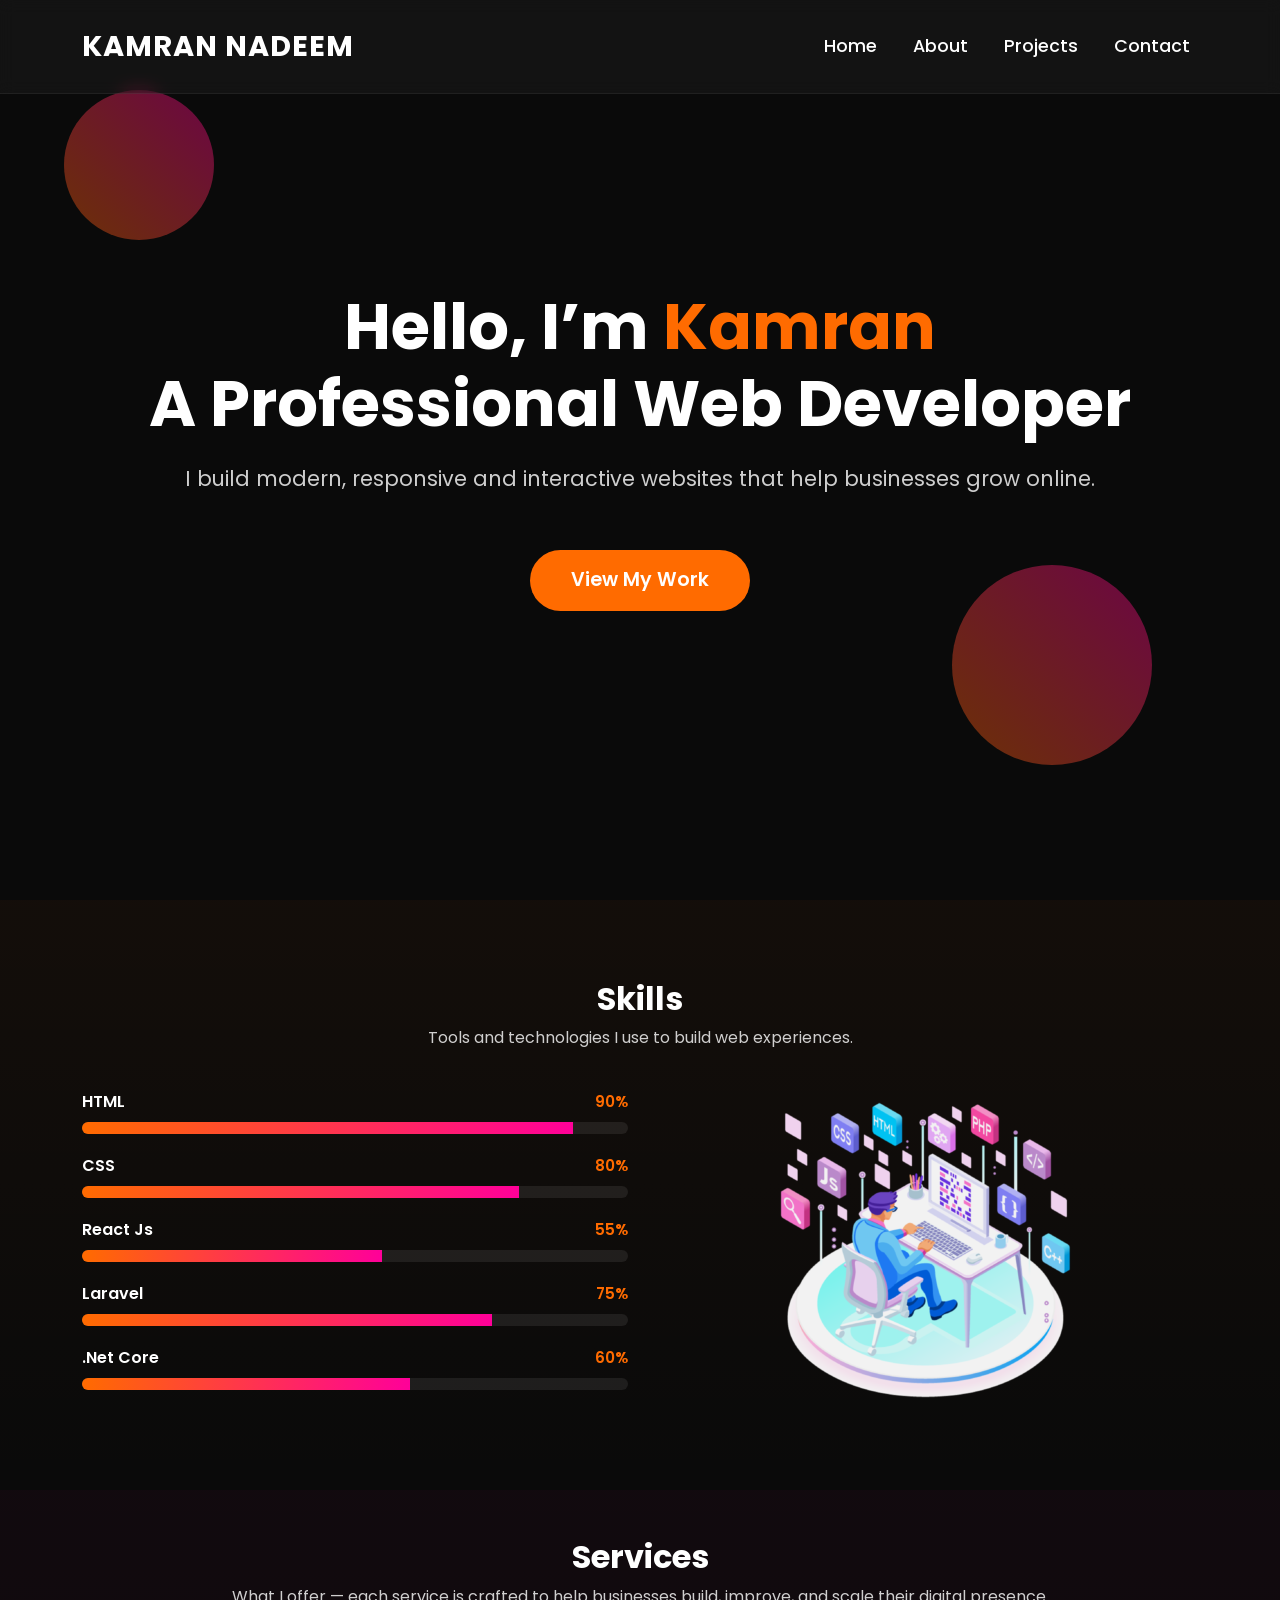
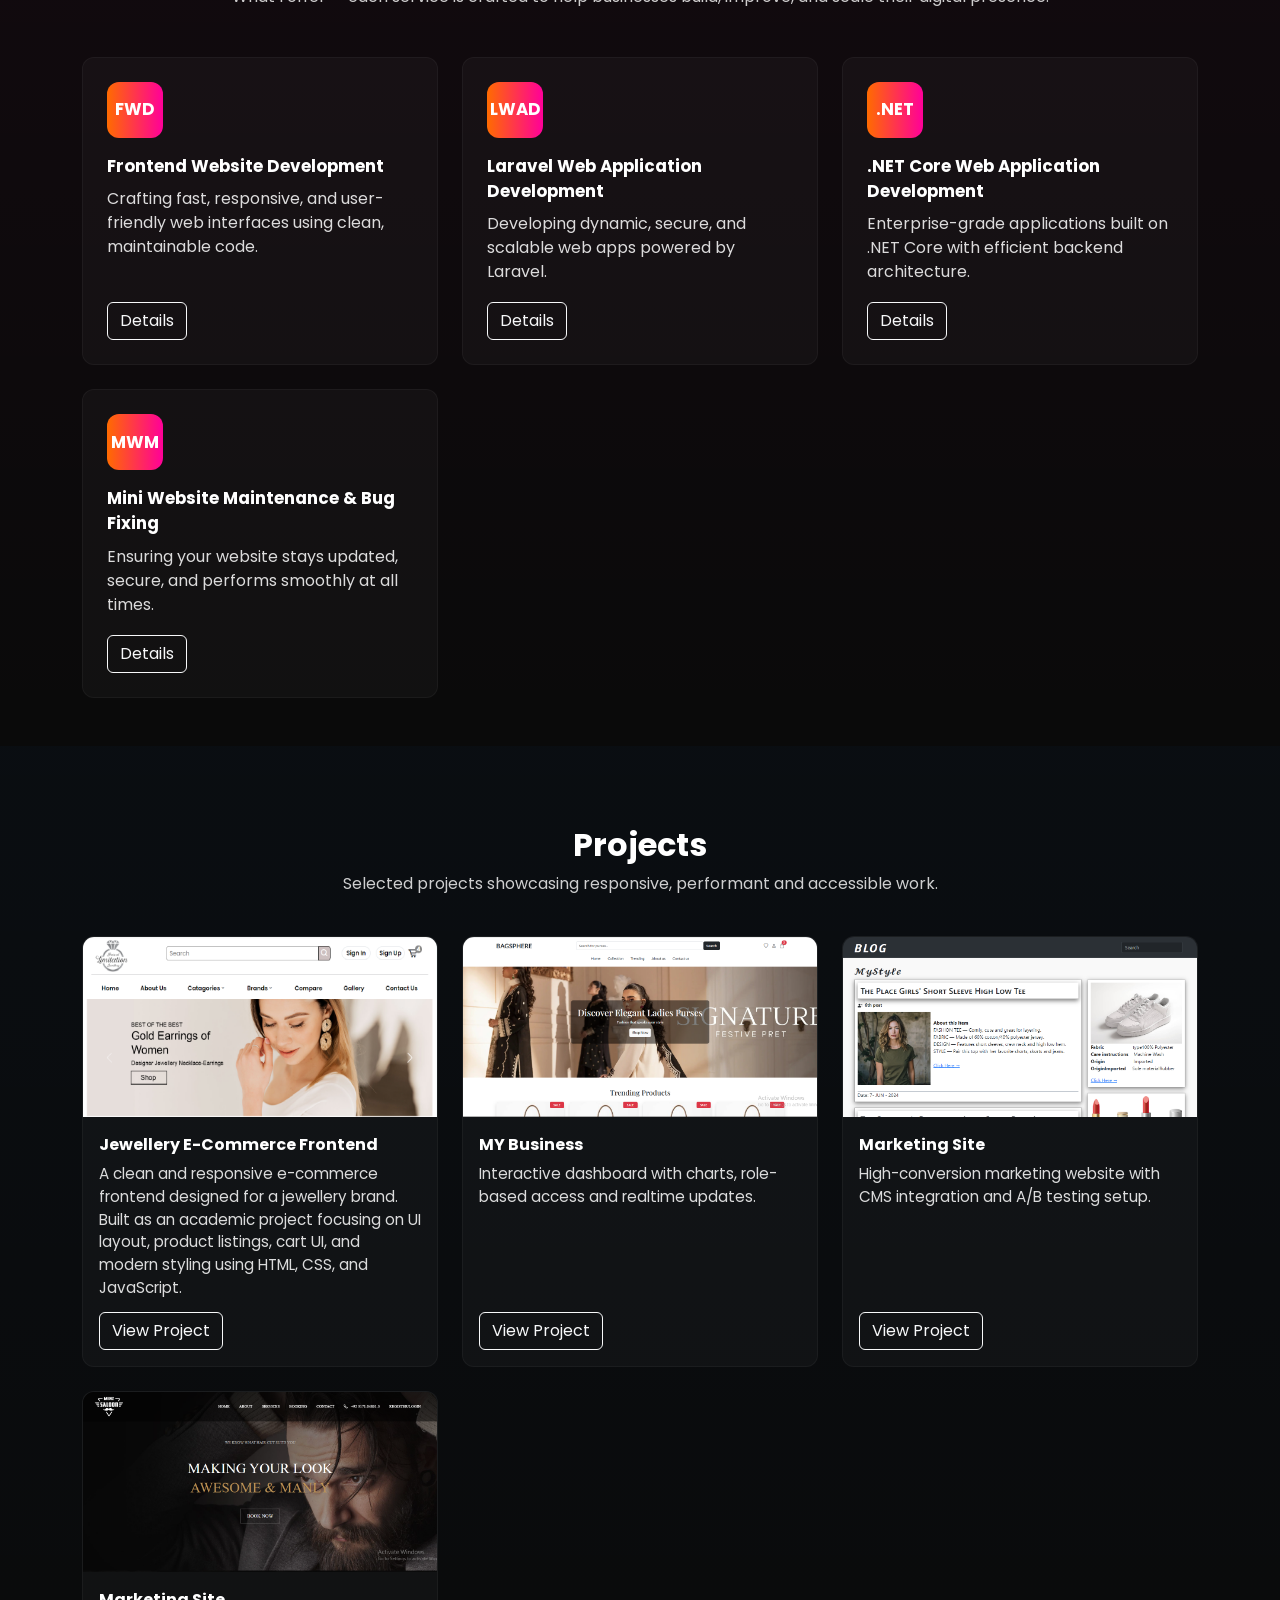
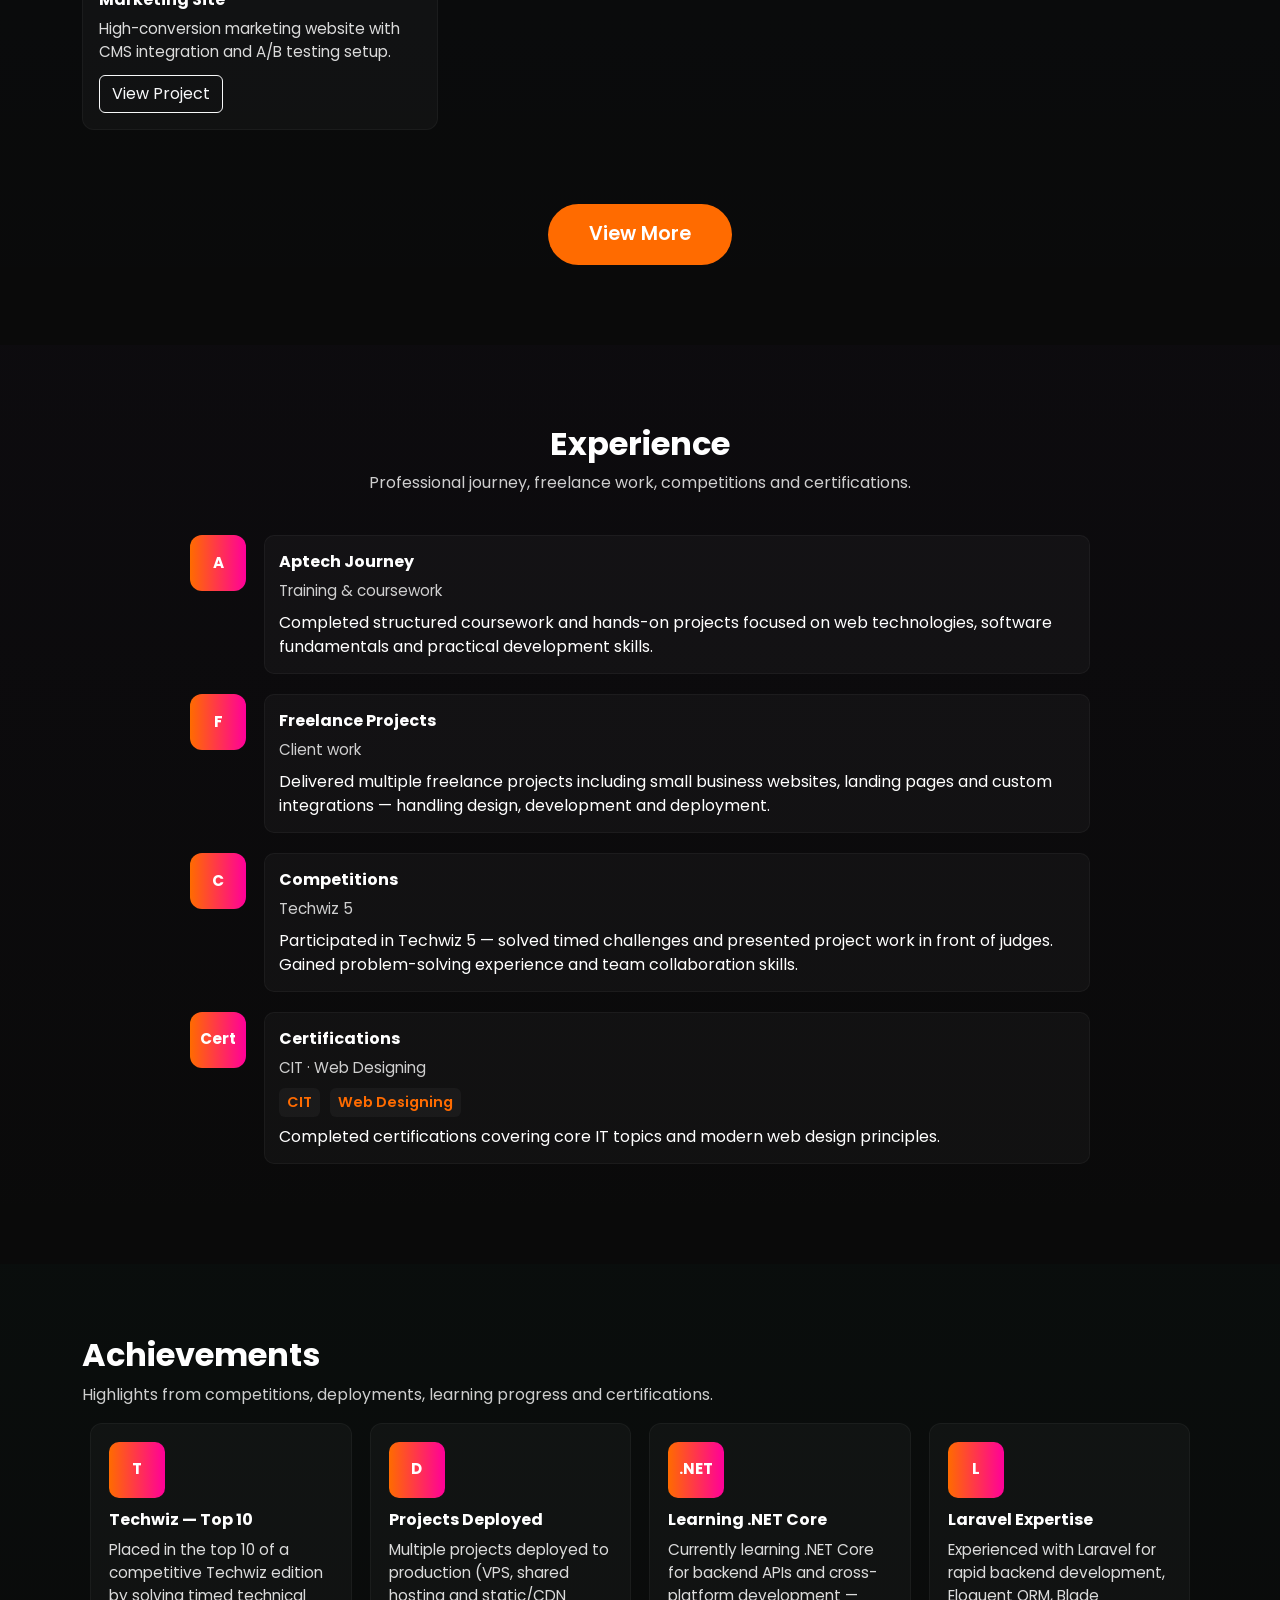
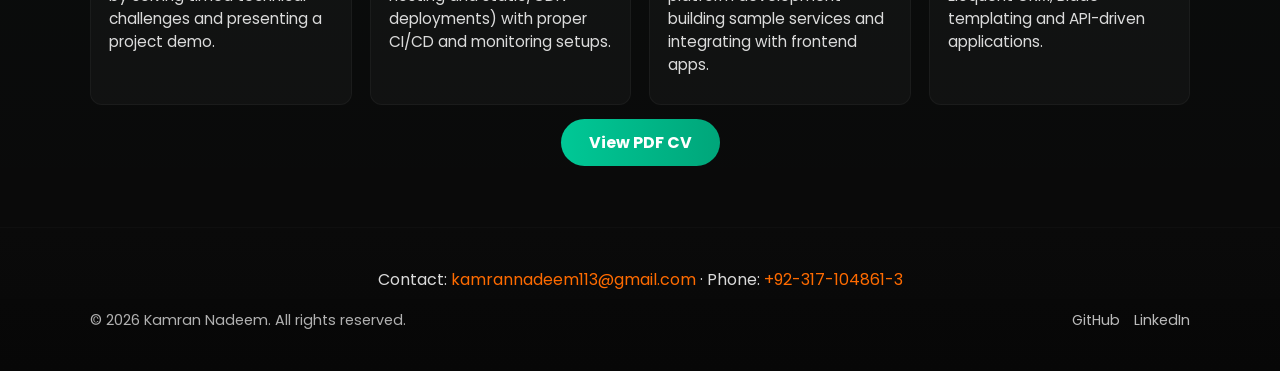
==== index.html @ dd2af3f3 "Initial commit" ====
<!DOCTYPE html>
<html lang="en">
<head>
    <meta charset="UTF-8" />
    <meta name="viewport" content="width=device-width, initial-scale=1.0" />
    <title>Portfolio - Main Page</title>

    <!-- Bootstrap CSS -->
    <link href="https://cdn.jsdelivr.net/npm/bootstrap@5.3.3/dist/css/bootstrap.min.css" rel="stylesheet" />

    <!-- Google Fonts -->
    <link href="https://fonts.googleapis.com/css2?family=Poppins:wght@300;400;600;700&display=swap" rel="stylesheet" />
    
    <!-- Custom CSS -->
    <link rel="stylesheet" href="style.css" />
</head>
<body>

    <!-- Navbar (loaded from partial) -->
    <div id="site-header" aria-hidden="false"></div>

    <script>
        // Load header partial and inject into page
        (function loadHeader() {
            fetch('partials/header.html')
                .then(function (res) { return res.ok ? res.text() : Promise.reject('Header not found'); })
                .then(function (html) {
                    document.getElementById('site-header').innerHTML = html;
                })
                .catch(function (err) {
                    console.warn('Failed to load header partial:', err);
                });
        })();
    </script>

    <!-- Hero Section -->
    <section class="hero" id="hero">
        <div class="floating-shape shape1"></div>
        <div class="floating-shape shape2"></div>

        <div>
            <h1>Hello, I’m <span style="color:#ff6b00;">Kamran</span><br>A Professional Web Developer</h1>
            <p>I build modern, responsive and interactive websites that help businesses grow online.</p>
            <a href="about.html" class="btn btn-custom" style=" position: relative;">View My Work</a>
        </div>
    </section>

     <!-- Skills Section -->
    <section id="skills" class="skills-section">
        <div class="container">
            <div class="section-title">
                <h2 style="font-weight:700; font-size:2rem;">Skills</h2>
                <p style="opacity:0.8; margin-top:8px;">Tools and technologies I use to build web experiences.</p>
            </div>

            <div class="row align-items-center">
                <div class="col-lg-6">
                    <div class="skill">
                        <div class="skill-name">
                            <span>HTML</span>
                            <span class="skill-percent">90%</span>
                        </div>
                        <div class="progress">
                            <div class="progress-bar" role="progressbar" data-percent="90" aria-valuenow="90" aria-valuemin="0" aria-valuemax="100"></div>
                        </div>
                    </div>

                    <div class="skill">
                        <div class="skill-name">
                            <span>CSS</span>
                            <span class="skill-percent">80%</span>
                        </div>
                        <div class="progress">
                            <div class="progress-bar" role="progressbar" data-percent="80"></div>
                        </div>
                    </div>

                    <div class="skill">
                        <div class="skill-name">
                            <span>React Js</span>
                            <span class="skill-percent">55%</span>
                        </div>
                        <div class="progress">
                            <div class="progress-bar" role="progressbar" data-percent="55"></div>
                        </div>
                    </div>

                    <div class="skill">
                        <div class="skill-name">
                            <span>Laravel</span>
                            <span class="skill-percent">75%</span>
                        </div>
                        <div class="progress">
                            <div class="progress-bar" role="progressbar" data-percent="75"></div>
                        </div>
                    </div>

                     <div class="skill">
                        <div class="skill-name">
                            <span>.Net Core</span>
                            <span class="skill-percent">60%</span>
                        </div>
                        <div class="progress">
                            <div class="progress-bar" role="progressbar" data-percent="60"></div>
                        </div>
                    </div>
                </div>

                <div class="col-lg-6 text-center">
                    <!-- Optional: add an illustrative image, badge set, or short bio -->
                    <img src="assets/How-to-become-a-Full-Stack-Web-Developer--451x300.png" alt="Skills illustration" class="img-fluid rounded" style="opacity:0.95;">
                </div>
            </div>
        </div>
    </section>

   <!-- Services Section -->
    <section id="services" class="services-section py-5">
    <div class="container">
        <div class="section-title text-center mb-5">
        <h2 style="font-weight:700; font-size:2rem;">Services</h2>
        <p style="opacity:0.8; margin-top:8px;">What I offer — each service is crafted to help businesses build, improve, and scale their digital presence.</p>
        </div>

        <div class="row g-4">

        <!-- Full Website Development -->
        <!-- <div class="col-md-6 col-lg-4">
            <div class="service-card">
            <div>
                <div class="service-icon">FWD</div>
                <div class="service-title">Full Website Development</div>
                <div class="service-desc">Complete responsive websites built from scratch with modern front-end and back-end technologies.</div>
            </div>
            <button type="button" class="btn btn-outline-light btn-service service-details"
                    data-title="Full Website Development"
                    data-desc="End-to-end website creation using HTML, CSS, JavaScript, Laravel, and .NET Core. Includes frontend design, backend logic, database integration, and deployment for a fully functional online presence.">
                Details
            </button>
            </div>
        </div> -->

        <!-- Frontend Web Development -->
        <div class="col-md-6 col-lg-4"> 
            <div class="service-card">
            <div>
                <div class="service-icon">FWD</div>
                <div class="service-title">Frontend Website Development</div>
                <div class="service-desc">Crafting fast, responsive, and user-friendly web interfaces using clean, maintainable code.</div>
            </div>
            <button type="button" class="btn btn-outline-light btn-service service-details"
                    data-title="Frontend Web Development"
                    data-desc="High-quality user interfaces built with HTML, CSS, Bootstrap, and JavaScript. Focused on responsiveness, interactivity, and accessibility for seamless user experiences.">
                Details
            </button>
            </div>
        </div>

        <!-- Laravel Web Application Development -->
        <div class="col-md-6 col-lg-4">
            <div class="service-card">
            <div>
                <div class="service-icon">LWAD</div>
                <div class="service-title">Laravel Web Application Development</div>
                <div class="service-desc">Developing dynamic, secure, and scalable web apps powered by Laravel.</div>
            </div>
            <button type="button" class="btn btn-outline-light btn-service service-details"
                    data-title="Laravel Web Application Development"
                    data-desc="Building modern web applications with Laravel framework, including admin panels, authentication systems, and e-commerce features.">
                Details
            </button>
            </div>
        </div>

        <!-- .NET Core Web Development -->
        <div class="col-md-6 col-lg-4">
            <div class="service-card">
            <div>
                <div class="service-icon">.NET</div>
                <div class="service-title">.NET Core Web Application Development</div>
                <div class="service-desc">Enterprise-grade applications built on .NET Core with efficient backend architecture.</div>
            </div>
            <button type="button" class="btn btn-outline-light btn-service service-details"
                    data-title=".NET Core Web Development"
                    data-desc="Creating scalable and secure web applications using ASP.NET Core MVC and SQL Server. From backend APIs to full enterprise systems, optimized for performance and reliability.">
                Details
            </button>
            </div>
        </div>

        <!-- Website Maintenance & Bug Fixing -->
        <div class="col-md-6 col-lg-4">
            <div class="service-card">
            <div>
                <div class="service-icon">MWM</div>
                <div class="service-title">Mini Website Maintenance & Bug Fixing</div>
                <div class="service-desc">Ensuring your website stays updated, secure, and performs smoothly at all times.</div>
            </div>
            <button type="button" class="btn btn-outline-light btn-service service-details"
                    data-title="Website Maintenance & Bug Fixing"
                    data-desc="From fixing broken features and optimizing speed to updating backend code, I provide reliable ongoing maintenance to keep your website running perfectly.">
                Details
            </button>
            </div>
        </div>

        </div>
    </div>
    </section>


    <!-- Projects Section -->
    <section id="projects" class="projects-section">
        <div class="container">
            <div class="section-title">
                <h2 style="font-weight:700; font-size:2rem;">Projects</h2>
                <p style="opacity:0.8; margin-top:8px;">Selected projects showcasing responsive, performant and accessible work.</p>
            </div>

            <div class="row g-4">
                <div class="col-md-6 col-lg-4">
                    <article class="project-card">
                        <img src="assets/e-commerce-1.png" alt="Jewellery E-Commerce Frontend">
                        <div class="project-content">
                            <div class="project-title">Jewellery E-Commerce Frontend</div>
                            <div class="project-desc">
                                A clean and responsive e-commerce frontend designed for a jewellery brand. 
                                Built as an academic project focusing on UI layout, product listings, cart UI, 
                                and modern styling using HTML, CSS, and JavaScript.
                            </div>

                            <a href="https://kamrannadeem467.github.io/Pascal-Imitation-Jewellery/" 
                            class="btn btn-outline-light btn-view" 
                            target="_blank">
                            View Project
                            </a>
                        </div>
                    </article>
                </div>

                <div class="col-md-6 col-lg-4">
                    <article class="project-card">
                        <img src="assets/BagStoreProject1.png" alt="Project 2">
                        <div class="project-content">
                            <div class="project-title">MY Business</div>
                            <div class="project-desc">Interactive dashboard with charts, role-based access and realtime updates.</div>
                            <a href="#" class="btn btn-outline-light btn-view" data-bs-toggle="modal" data-bs-target="#previewModal">
                            View Project
                            </a>

                        </div>
                    </article>
                </div>

                <div class="col-md-6 col-lg-4">
                    <article class="project-card">
                        <img src="assets/Blog-1.png" alt="Project 3">
                        <div class="project-content">
                            <div class="project-title">Marketing Site</div>
                            <div class="project-desc">High-conversion marketing website with CMS integration and A/B testing setup.</div>
                            <a href="#" class="btn btn-outline-light btn-view">View Project</a>
                        </div>
                    </article>
                </div>

                <div class="col-md-6 col-lg-4">
                    <article class="project-card">
                        <img src="assets/Men-Saloon-Project.png" alt="Project 3">
                        <div class="project-content">
                            <div class="project-title">Marketing Site</div>
                            <div class="project-desc">High-conversion marketing website with CMS integration and A/B testing setup.</div>
                            <a href="#" class="btn btn-outline-light btn-view">View Project</a>
                        </div>
                    </article>
                </div>
            </div>

            <div class="center-view-more">
                <a href="/projects.html" class="btn btn-custom">View More</a>
            </div>
        </div>
    </section>

    <!-- Experience Section -->
    <section id="experience" class="experience-section">
        <div class="container">
            <div class="section-title">
                <h2 style="font-weight:700; font-size:2rem;">Experience</h2>
                <p style="opacity:0.8; margin-top:8px;">Professional journey, freelance work, competitions and certifications.</p>
            </div>

            <ul class="timeline">
                <li class="timeline-item">
                    <div class="timeline-icon">A</div>
                    <div class="timeline-content">
                        <div class="timeline-title">Aptech Journey</div>
                        <div class="timeline-meta">Training & coursework</div>
                        <div>Completed structured coursework and hands-on projects focused on web technologies, software fundamentals and practical development skills.</div>
                    </div>
                </li>

                <li class="timeline-item">
                    <div class="timeline-icon">F</div>
                    <div class="timeline-content">
                        <div class="timeline-title">Freelance Projects</div>
                        <div class="timeline-meta">Client work</div>
                        <div>Delivered multiple freelance projects including small business websites, landing pages and custom integrations — handling design, development and deployment.</div>
                    </div>
                </li>

                <li class="timeline-item">
                    <div class="timeline-icon">C</div>
                    <div class="timeline-content">
                        <div class="timeline-title">Competitions</div>
                        <div class="timeline-meta">Techwiz 5</div>
                        <div>Participated in Techwiz 5 — solved timed challenges and presented project work in front of judges. Gained problem-solving experience and team collaboration skills.</div>
                    </div>
                </li>

                <li class="timeline-item">
                    <div class="timeline-icon">Cert</div>
                    <div class="timeline-content">
                        <div class="timeline-title">Certifications</div>
                        <div class="timeline-meta">CIT · Web Designing</div>
                        <div>
                            <span class="cert-badge">CIT</span>
                            <span class="cert-badge">Web Designing</span>
                            <div style="margin-top:8px;">Completed certifications covering core IT topics and modern web design principles.</div>
                        </div>
                    </div>
                </li>
            </ul>
        </div>
    </section>

    <!-- Achievements Section -->
    <section id="achievements" class="achievements-section">
        <div class="container">
            <div class="section-title">
                <h2 style="font-weight:700; font-size:2rem;">Achievements</h2>
                <p style="opacity:0.8; margin-top:8px;">Highlights from competitions, deployments, learning progress and certifications.</p>
            </div>

            <div class="achievements-grid" role="list">
                <div class="achievement-card" role="listitem">
                    <div class="achievement-badge">T</div>
                    <div>
                        <div class="achievement-title">Techwiz — Top 10</div>
                        <div class="achievement-desc">Placed in the top 10 of a competitive Techwiz edition by solving timed technical challenges and presenting a project demo.</div>
                    </div>
                </div>

                <div class="achievement-card" role="listitem">
                    <div class="achievement-badge">D</div>
                    <div>
                        <div class="achievement-title">Projects Deployed</div>
                        <div class="achievement-desc">Multiple projects deployed to production (VPS, shared hosting and static/CDN deployments) with proper CI/CD and monitoring setups.</div>
                    </div>
                </div>

                <div class="achievement-card" role="listitem">
                    <div class="achievement-badge">.NET</div>
                    <div>
                        <div class="achievement-title">Learning .NET Core</div>
                        <div class="achievement-desc">Currently learning .NET Core for backend APIs and cross-platform development — building sample services and integrating with frontend apps.</div>
                    </div>
                </div>

                <div class="achievement-card" role="listitem">
                    <div class="achievement-badge">L</div>
                    <div>
                        <div class="achievement-title">Laravel Expertise</div>
                        <div class="achievement-desc">Experienced with Laravel for rapid backend development, Eloquent ORM, Blade templating and API-driven applications.</div>
                    </div>
                </div>
            </div>

            <!-- <div class="achievements-footer">
                <a href="Muhammad Kamran Web App Developer.pdf" class="btn-cv" download aria-label="Download PDF CV">Download PDF CV</a>
            </div> -->
            <div class="achievements-footer">
                <a href="../assets/Muhammad_Kamran_Web_App_Developer.pdf" class="btn-cv" target="_blank" aria-label="Open PDF CV">View PDF CV</a>
            </div>

        </div>
    </section>

    <!-- Service Details Modal -->
    <div class="modal fade" id="serviceModal" tabindex="-1" aria-labelledby="serviceModalLabel" aria-hidden="true">
      <div class="modal-dialog modal-dialog-centered">
        <div class="modal-content bg-dark text-white">
          <div class="modal-header border-0">
            <h5 class="modal-title" id="serviceModalLabel">Service</h5>
            <button type="button" class="btn-close btn-close-white" data-bs-dismiss="modal" aria-label="Close"></button>
          </div>
          <div class="modal-body" id="serviceModalBody">
            <!-- Filled by script -->
          </div>
          <div class="modal-footer border-0">
            <button type="button" class="btn btn-secondary" data-bs-dismiss="modal">Close</button>
            <a href="contact.html" class="btn btn-primary">Request This Service</a>
          </div>
        </div>
      </div>
    </div>

    <!-- Footer (loaded from partial) -->
    <div id="site-footer" aria-hidden="false"></div>


    <!-- Preview not available section -->
    <div class="modal fade" id="previewModal" tabindex="-1">
    <div class="modal-dialog modal-dialog-centered">
        <div class="modal-content bg-dark text-white">
        <div class="modal-header">
            <h5 class="modal-title">Preview Not Available</h5>
            <button type="button" class="btn-close btn-close-white" data-bs-dismiss="modal"></button>
        </div>
        <div class="modal-body">
            This project is currently private and has not been deployed yet.
        </div>
        <div class="modal-footer">
            <button class="btn btn-outline-light" data-bs-dismiss="modal">Close</button>
        </div>
        </div>
    </div>
    </div>

    <script>
        // Load footer partial and inject into page, then init footer logic
        (function loadFooter() {
            fetch('partials/footer.html')
                .then(function (res) { return res.ok ? res.text() : Promise.reject('Footer not found'); })
                .then(function (html) {
                    document.getElementById('site-footer').innerHTML = html;
                    // run counters init after footer is in DOM
                    if (typeof window.initFooterCounters === 'function') {
                        window.initFooterCounters();
                    }
                })
                .catch(function (err) {
                    console.warn('Failed to load footer partial:', err);
                });
        })();
    </script>

    <!-- Scripts -->
    <script src="https://code.jquery.com/jquery-3.6.4.min.js"></script>
    <script src="https://cdn.jsdelivr.net/npm/bootstrap@5.3.3/dist/js/bootstrap.bundle.min.js"></script>

    <script>
        $(document).ready(function() {
            // Delegated smooth scroll handler (works for header loaded dynamically)
            $(document).on('click', 'a.nav-link', function(e) {
                var target = $(this).attr('href');
                if (!target || target === '#') return;
                if (target && $(target).length) {
                    e.preventDefault();
                    $('html, body').animate({ scrollTop: $(target).offset().top - 70 }, 800);
                }
            });

            // Animate skill progress bars when the section enters viewport
            var skillsAnimated = false;
            function animateSkills() {
                var $section = $('#skills');
                if (skillsAnimated) return;
                if ($section.length === 0) return;
                var windowBottom = $(window).scrollTop() + $(window).height();
                var sectionTop = $section.offset().top;
                if (windowBottom >= sectionTop + 100) {
                    $section.find('.progress-bar').each(function() {
                        var $bar = $(this);
                        var percent = $bar.data('percent') || 0;
                        $bar.css('width', percent + '%');
                    });
                    skillsAnimated = true;
                }
            }

            // Run on load and on scroll
            animateSkills();
            $(window).on('scroll resize', animateSkills);

            // Service details modal population
            $('.service-details').on('click', function () {
                var title = $(this).data('title') || 'Service';
                var desc = $(this).data('desc') || '';
                $('#serviceModalLabel').text(title);
                $('#serviceModalBody').text(desc);
                var modalEl = document.getElementById('serviceModal');
                var modal = new bootstrap.Modal(modalEl);
                modal.show();
            });
        });

        // Expose footer counters init so loader can call it after partial injection
        window.initFooterCounters = function() {
            var startYear = 2019; // adjust if needed
            var currentYear = new Date().getFullYear();
            var years = Math.max(0, currentYear - startYear);

            var projects = $('.project-card').length || 0;
            var services = $('.service-card').length || 0;
            var certs = $('.cert-badge').length || 0;

            $('#currentYear').text(currentYear);

            function animateCount($el, to, duration) {
                var from = 0;
                var start = Date.now();
                var timer = setInterval(function() {
                    var progress = Math.min(1, (Date.now() - start) / duration);
                    var value = Math.floor(progress * (to - from) + from);
                    $el.text(value);
                    if (progress === 1) clearInterval(timer);
                }, 30);
            }

            // If footer not yet in DOM these selectors will fail silently; safe to call after load
            animateCount($('#counter-years'), years, 1000);
            animateCount($('#counter-projects'), projects, 900);
            animateCount($('#counter-services'), services, 900);
            animateCount($('#counter-certs'), certs, 900);
        };
    </script>
</body>
</html>
---- style.css ----
body {
            font-family: 'Poppins', sans-serif;
            background-color: #0a0a0a;
            color: white;
            overflow-x: hidden;
        }

        /* Navbar */
        .navbar {
            padding: 20px;
        }
        .navbar-brand {
            font-size: 1.8rem;
            font-weight:700;
            letter-spacing:1px;
        }
        .nav-link {
            margin-left: 20px;
            font-weight:500;
            font-size:1.1rem;
        }

        /* Hero Section */
        .hero {
            height:100vh;
            display:flex;
            align-items:center;
            justify-content:center;
            text-align:center;
            padding:0 20px;
            position:relative;
        }

        .hero h1 {
            font-size:4rem;
            font-weight:700;
            line-height:1.2;
        }

        .hero p {
            font-size:1.3rem;
            margin-top:20px;
            opacity:0.8;
        }

        .btn-custom {
            margin-top:40px;
            padding:15px 40px;
            font-size:1.2rem;
            border-radius:50px;
            background:#ff6b00;
            color:white;
            font-weight:600;
            transition:0.4s;
        }

        .btn-custom:hover {
            background:#ff8800;
            transform:scale(1.05);
        }

        /* Floating Shapes */
        .floating-shape {
            position:absolute;
            border-radius:50%;
            background:linear-gradient(45deg, #ff6b00, #ff0099);
            opacity:0.4;
            animation:float 6s ease-in-out infinite;
        }

        .shape1 {
            width:150px;
            height:150px;
            top:10%;
            left:5%;
        }

        .shape2 {
            width:200px;
            height:200px;
            bottom:15%;
            right:10%;
        }

        @keyframes float {
            0% { transform:translateY(0px); }
            50% { transform:translateY(-30px); }
            100% { transform:translateY(0px); }
        }
        /* Skills Section */
        .skills-section {
            padding: 80px 20px;
            background: linear-gradient(180deg, rgba(255,107,0,0.04) 0%, transparent 100%);
        }

        .skills-section .section-title {
            text-align: center;
            margin-bottom: 40px;
        }

        .skill {
            margin-bottom: 20px;
        }

        .skill-name {
            display:flex;
            justify-content:space-between;
            align-items:center;
            margin-bottom:8px;
            font-weight:600;
        }

        .progress {
            height: 12px;
            background: rgba(255,255,255,0.08);
            border-radius: 8px;
            overflow: hidden;
        }

        .progress .progress-bar {
            background: linear-gradient(90deg, #ff6b00, #ff0099);
            width: 0%;
            transition: width 1200ms ease-in-out;
        }

        .skill-percent {
            font-weight:600;
            font-size:0.95rem;
            color: #ff6b00;
        }

        /* Services Section */
        .services-section {
            padding: 80px 20px;
            background: linear-gradient(180deg, rgba(255,9,153,0.03) 0%, transparent 100%);
        }

        .services-section .section-title {
            text-align: center;
            margin-bottom: 40px;
        }

        .service-card {
            background: rgba(255,255,255,0.03);
            border: 1px solid rgba(255,255,255,0.04);
            padding: 24px;
            border-radius: 12px;
            transition: transform .25s ease, box-shadow .25s ease;
            height:100%;
            display:flex;
            flex-direction:column;
            justify-content:space-between;
        }

        .service-card:hover {
            transform: translateY(-6px);
            box-shadow: 0 8px 30px rgba(0,0,0,0.5);
        }

        .service-icon {
            width:56px;
            height:56px;
            border-radius:12px;
            display:inline-flex;
            align-items:center;
            justify-content:center;
            background: linear-gradient(90deg,#ff6b00,#ff0099);
            color: white;
            font-weight:700;
            margin-bottom:16px;
            font-size:1.05rem;
        }

        .service-title {
            font-weight:700;
            margin-bottom:8px;
            font-size:1.05rem;
        }

        .service-desc {
            opacity:0.85;
            margin-bottom:18px;
            flex-grow:1;
        }

        .btn-service {
            align-self:flex-start;
        }

        /* Projects Section */
        .projects-section {
            padding: 80px 20px;
            background: linear-gradient(180deg, rgba(0,123,255,0.03) 0%, transparent 100%);
        }

        .projects-section .section-title {
            text-align: center;
            margin-bottom: 40px;
        }

        .project-card {
            background: rgba(255,255,255,0.03);
            border: 1px solid rgba(255,255,255,0.04);
            border-radius: 12px;
            overflow: hidden;
            transition: transform .25s ease, box-shadow .25s ease;
            height:100%;
            display:flex;
            flex-direction:column;
        }

        .project-card:hover {
            transform: translateY(-6px);
            box-shadow: 0 10px 30px rgba(0,0,0,0.5);
        }

        .project-card img {
            width:100%;
            height:180px;
            object-fit:cover;
            display:block;
        }

        .project-content {
            padding:16px;
            display:flex;
            flex-direction:column;
            flex-grow:1;
        }

        .project-title {
            font-weight:700;
            margin-bottom:6px;
        }

        .project-desc {
            opacity:0.85;
            margin-bottom:12px;
            font-size:0.95rem;
            flex-grow:1;
        }

        .btn-view {
            align-self:flex-start;
        }

        .center-view-more {
            text-align:center;
            margin-top:34px;
        }

        /* Experience Section */
        .experience-section {
            padding: 80px 20px;
            background: linear-gradient(180deg, rgba(102,51,153,0.03) 0%, transparent 100%);
        }

        .experience-section .section-title {
            text-align: center;
            margin-bottom: 40px;
        }

        .timeline {
            list-style: none;
            padding: 0;
            margin: 0;
            max-width: 900px;
            margin-left: auto;
            margin-right: auto;
        }

        .timeline-item {
            display: flex;
            gap: 18px;
            margin-bottom: 20px;
            align-items: flex-start;
        }

        .timeline-icon {
            min-width: 56px;
            height: 56px;
            border-radius: 12px;
            background: linear-gradient(90deg,#ff6b00,#ff0099);
            color: #fff;
            display: inline-flex;
            align-items: center;
            justify-content: center;
            font-weight: 700;
            font-size: 0.95rem;
            flex-shrink: 0;
        }

        .timeline-content {
            background: rgba(255,255,255,0.03);
            border: 1px solid rgba(255,255,255,0.04);
            padding: 14px;
            border-radius: 10px;
            flex-grow: 1;
            text-align: left; /* force left alignment for timeline items */
        }

        .timeline-title {
            font-weight:700;
            margin-bottom:6px;
        }

        .timeline-meta {
            font-size: 0.95rem;
            color: rgba(255,255,255,0.8);
            margin-bottom:8px;
        }

        .cert-badge {
            display:inline-block;
            background: rgba(255,255,255,0.04);
            color: #ff6b00;
            padding:4px 8px;
            border-radius: 6px;
            font-weight:600;
            margin-right:6px;
            font-size:0.9rem;
        }

        /* Achievements Section (updated colors + alignment) */
        .achievements-section {
            padding: 72px 20px;
            background: linear-gradient(180deg, rgba(0,200,150,0.02) 0%, transparent 100%);
        }

        .achievements-grid {
            display: grid;
            grid-template-columns: repeat(auto-fit,minmax(220px,1fr));
            gap: 18px;
            max-width: 1100px;
            margin: 0 auto;
        }

        .achievement-card {
            background: rgba(255,255,255,0.03);
            border: 1px solid rgba(255,255,255,0.04);
            padding: 18px;
            border-radius: 12px;
            gap:12px;
            align-items:center; /* vertically center icon with text */
            text-align:left;    /* ensure text is left aligned under/next to icon */
        }

        .achievement-card > div {
            /* make sure the text block is left-aligned */
            text-align: left;
            margin-bottom: 10px;
        }

        .achievement-badge {
            min-width:56px;
            height:56px;
            border-radius:10px;
            /* change badge to portfolio primary gradient so it matches site */
            background: linear-gradient(90deg,#ff6b00,#ff0099);
            color:#fff;
            display:inline-flex;
            align-items:center;
            justify-content:center;
            font-weight:700;
            font-size:0.95rem;
            flex-shrink:0;
        }

        .achievement-title {
            font-weight:700;
            margin-bottom:6px;
            text-align:left;
        }

        .achievement-desc {
            color: rgba(255,255,255,0.85);
            font-size:0.96rem;
            margin:0; /* tighter spacing so text sits neatly under title */
        }

        .achievements-footer {
            text-align:center;
            margin-top:26px;
        }

        .btn-cv {
            padding:12px 28px;
            border-radius:40px;
            background:linear-gradient(90deg,#00c896,#00a67a);
            color:white;
            font-weight:700;
            text-decoration:none;
        }

        @media (max-width: 767px) {
            .hero h1 { font-size:2.2rem; }
            .hero p { font-size:1rem; }
            .service-card { padding:18px; }
            .project-card img { height:150px; }
            .timeline-item { gap:12px; }
            .timeline-icon { min-width:48px; height:48px; }
            .achievement-badge { min-width:48px; height:48px; font-size:0.85rem; }
        }

        /* Footer Section (calculated counters + layout) */
        .footer-section {
            padding: 40px 20px;
            background: linear-gradient(180deg, rgba(10,10,10,0.9), #070707);
            border-top: 1px solid rgba(255,255,255,0.03);
            color: #cfcfcf;
        }

        .footer-container {
            max-width: 1100px;
            margin: 0 auto;
        }

        
        .footer-contact {
            text-align: center;
            margin-bottom: 18px;
            color: rgba(255,255,255,0.85);
        }

        .footer-bottom {
            display:flex;
            justify-content:space-between;
            align-items:center;
            gap:12px;
            flex-wrap:wrap;
            font-size:0.9rem;
            opacity:0.85;
        }

        .footer-social a {
            color: rgba(255,255,255,0.85);
            margin-left:10px;
            text-decoration:none;
        }

        .footer-social a:hover { color: #ff6b00; }

        @media (max-width:700px) {
            .footer-bottom { flex-direction:column; text-align:center; gap:8px; }
        }
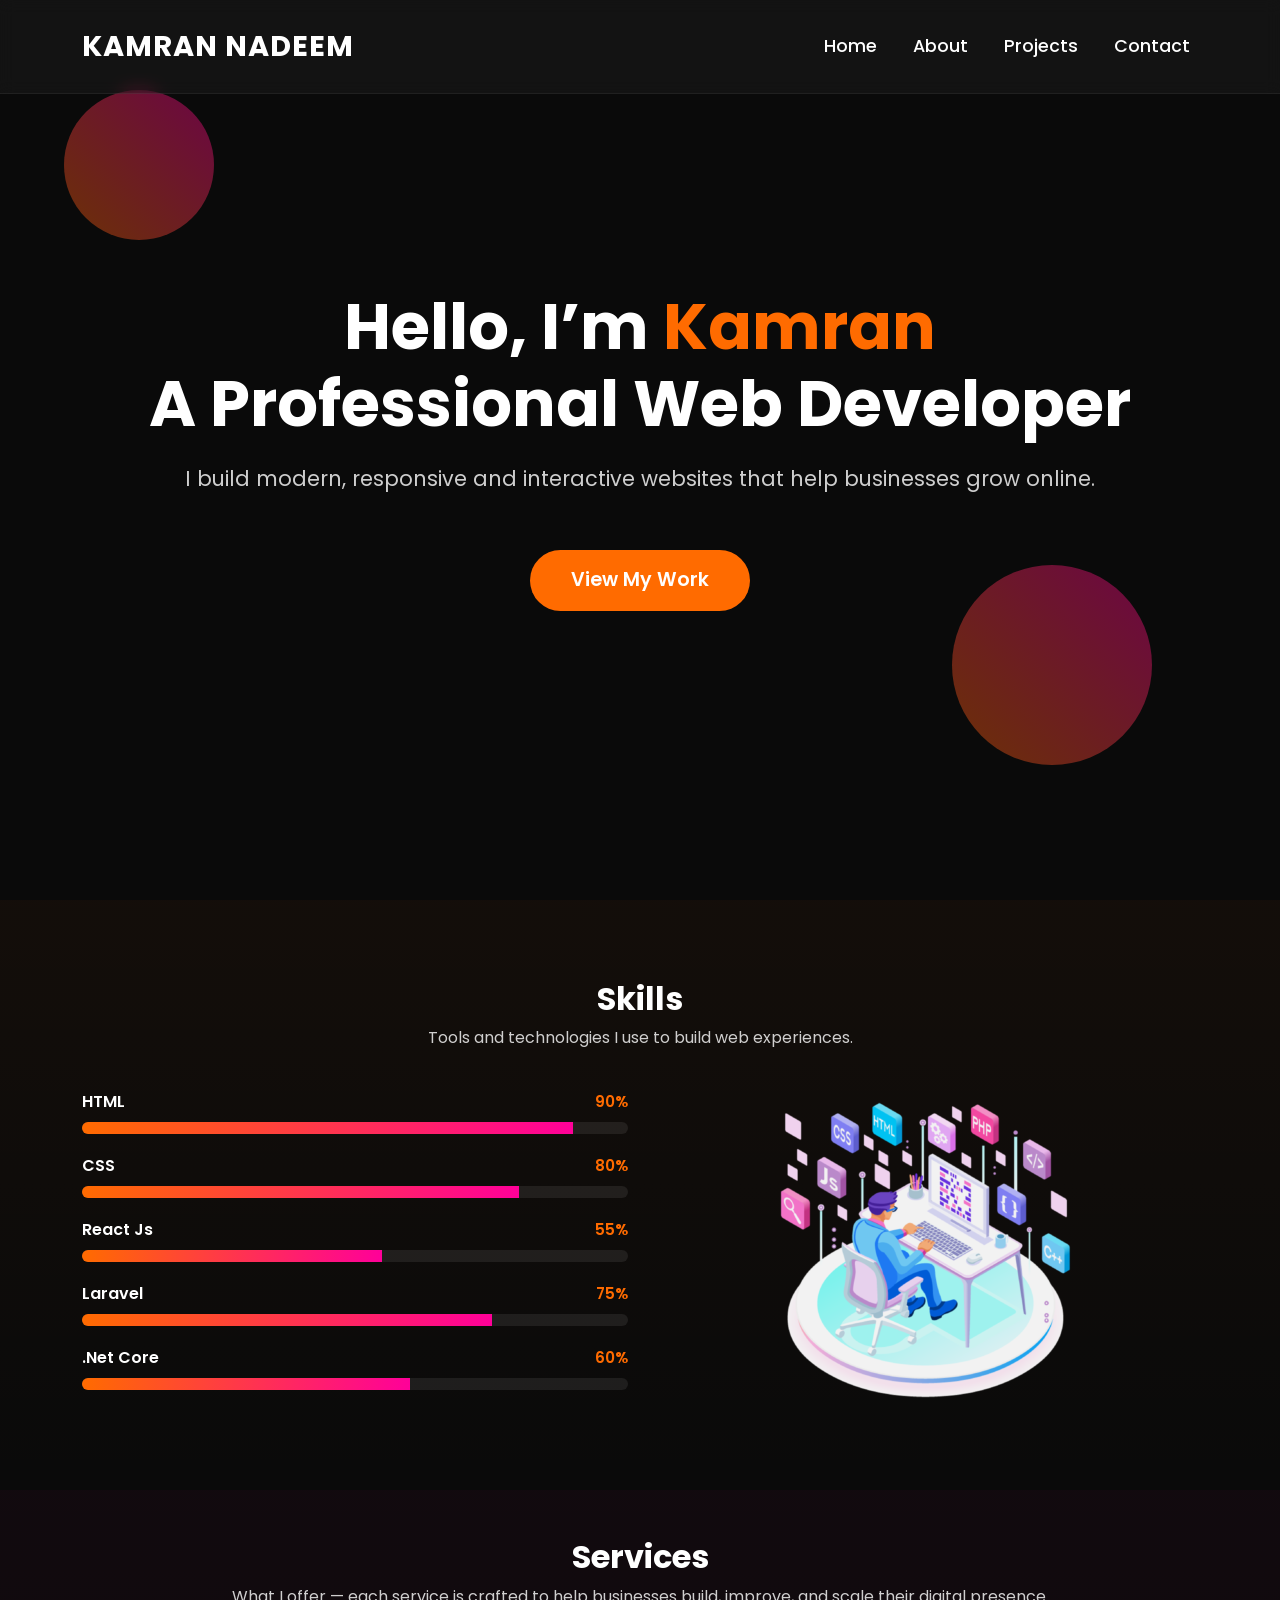
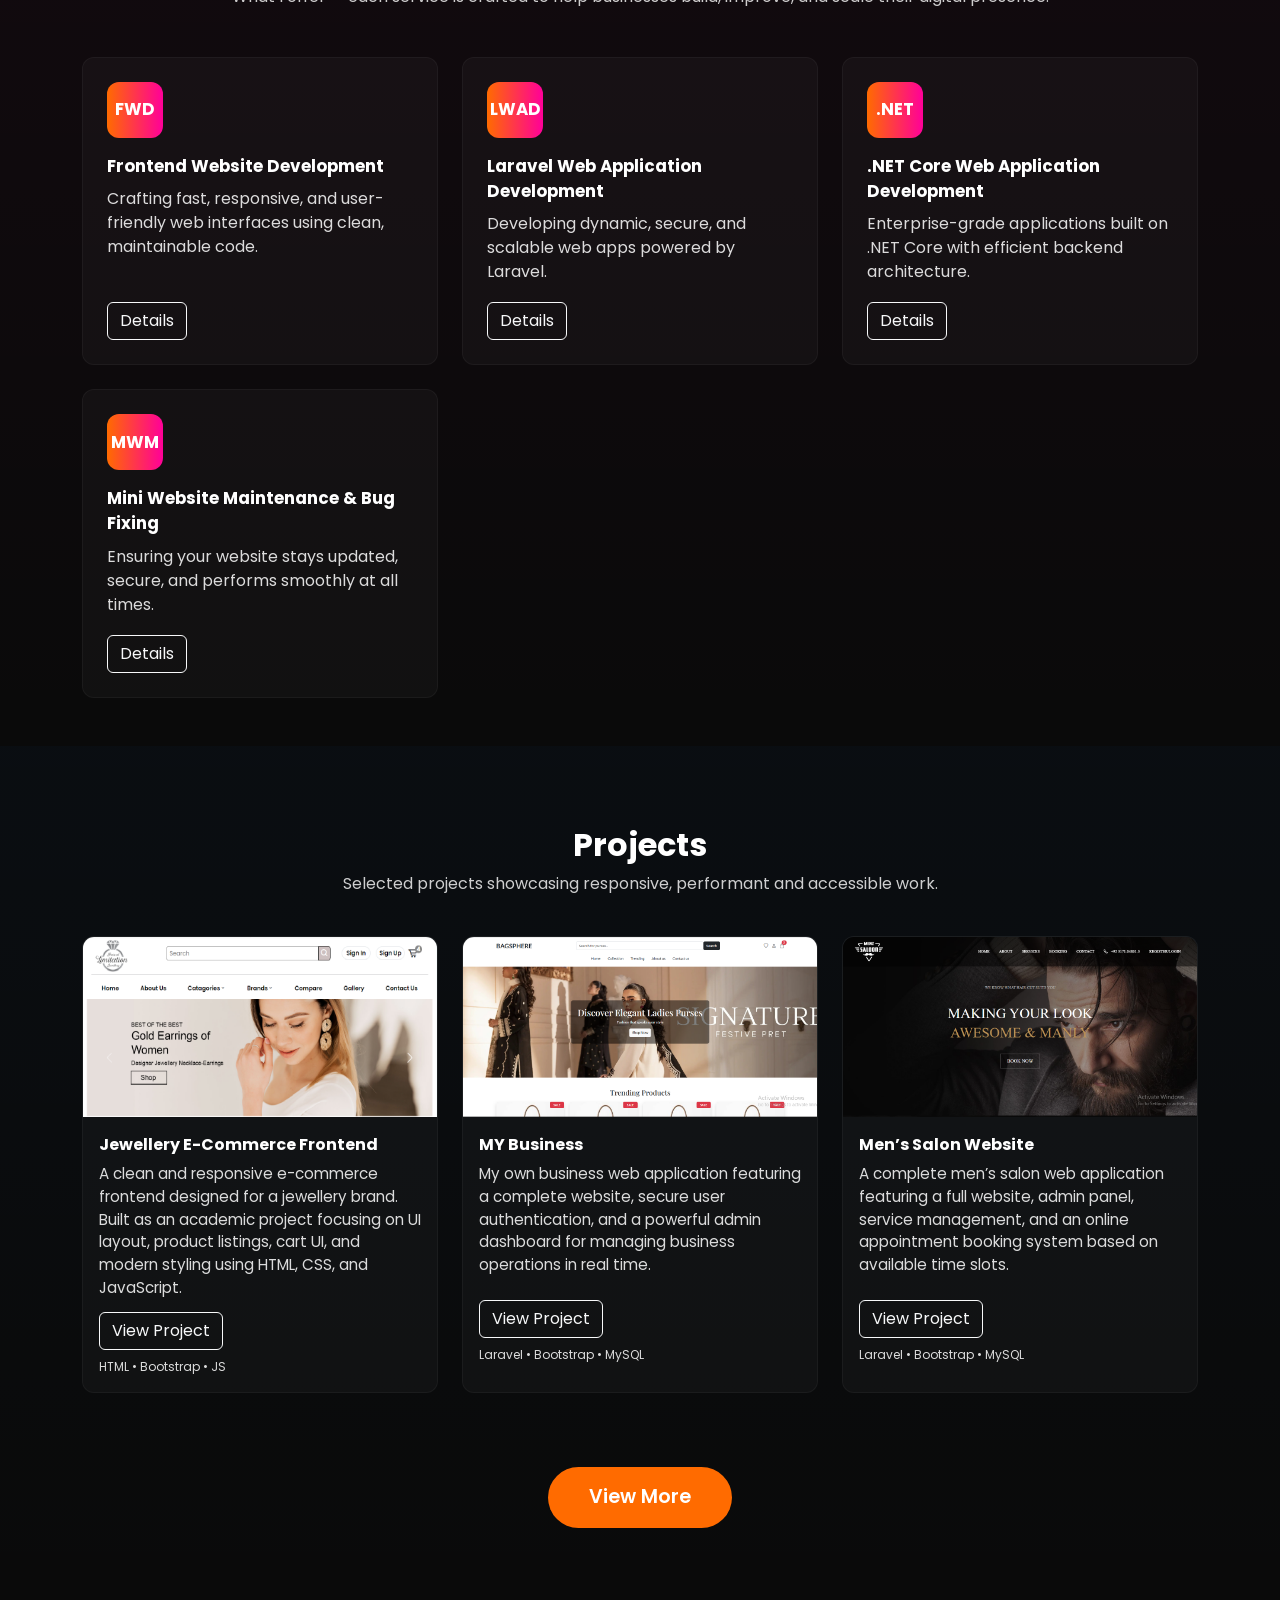
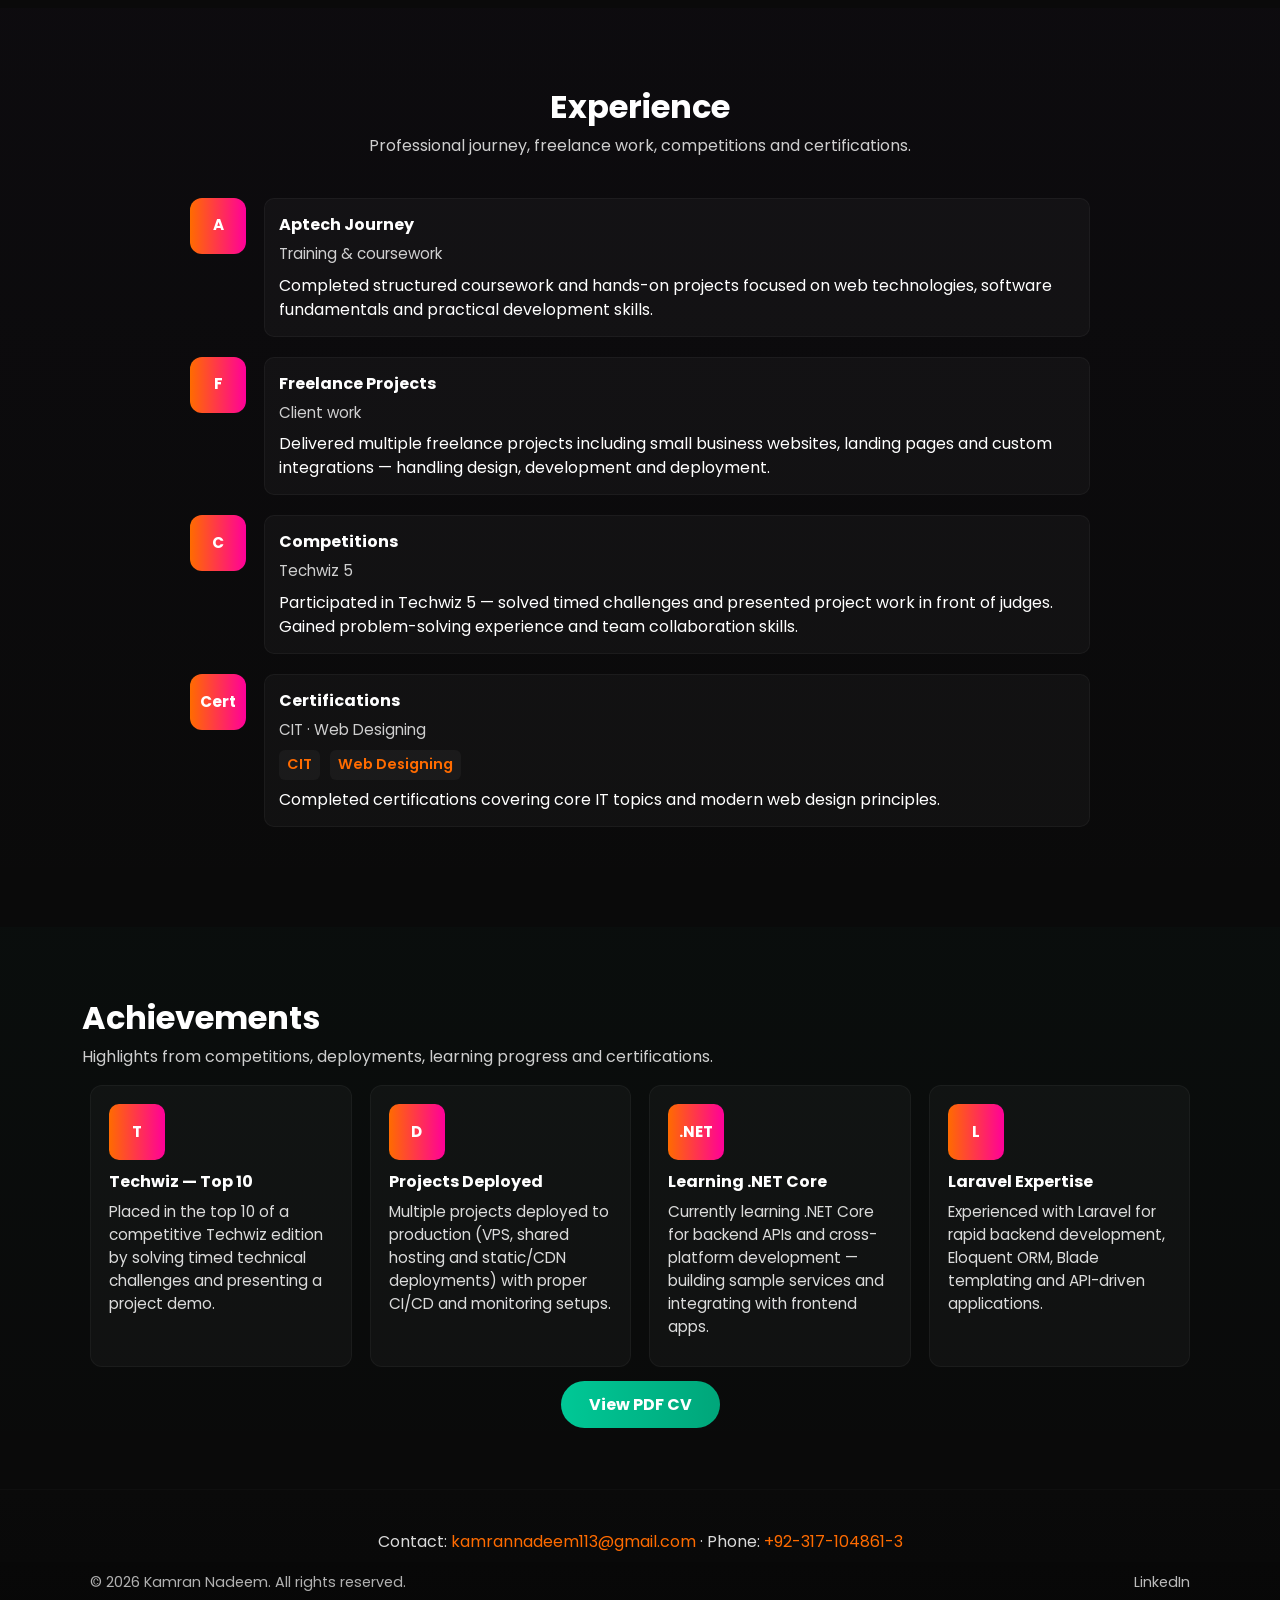
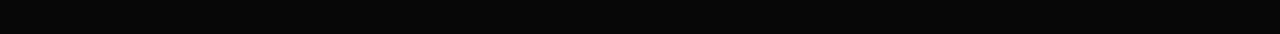
==== commit ef1edb92: "Updated Code" ====
--- a/index.html
+++ b/index.html
@@ -208,7 +208,6 @@
     </div>
     </section>
 
-
     <!-- Projects Section -->
     <section id="projects" class="projects-section">
         <div class="container">
@@ -218,6 +217,7 @@
             </div>
 
             <div class="row g-4">
+                <!-- Jewellery E-Commerce Frontend -->
                 <div class="col-md-6 col-lg-4">
                     <article class="project-card">
                         <img src="assets/e-commerce-1.png" alt="Jewellery E-Commerce Frontend">
@@ -234,25 +234,45 @@
                             target="_blank">
                             View Project
                             </a>
+                            <span class="project-desc mb-0 mt-2" style="font-size: 12px;">HTML • Bootstrap • JS</span>
                         </div>
                     </article>
                 </div>
-
+                <!-- My business website -->
                 <div class="col-md-6 col-lg-4">
                     <article class="project-card">
-                        <img src="assets/BagStoreProject1.png" alt="Project 2">
+                        <img src="assets/BagStoreProject1.png" alt="my business site">
                         <div class="project-content">
                             <div class="project-title">MY Business</div>
-                            <div class="project-desc">Interactive dashboard with charts, role-based access and realtime updates.</div>
+                            <div class="project-desc">
+                                My own business web application featuring a complete website, secure user authentication, and a powerful admin dashboard for managing business operations in real time.
+                            </div>
                             <a href="#" class="btn btn-outline-light btn-view" data-bs-toggle="modal" data-bs-target="#previewModal">
                             View Project
                             </a>
-
+                            <span class="project-desc mb-0 mt-2" style="font-size: 12px;">Laravel • Bootstrap • MySQL</span>
                         </div>
                     </article>
                 </div>
 
+                <!-- Men’s Salon Website -->
                 <div class="col-md-6 col-lg-4">
+                    <article class="project-card">
+                        <img src="assets/Men-Saloon-Project.png" alt="Project 3">
+                        <div class="project-content">
+                            <div class="project-title">Men’s Salon Website</div>
+                            <div class="project-desc">
+                                A complete men’s salon web application featuring a full website, admin panel, service management, and an online appointment booking system based on available time slots.
+                            </div>
+                            <a href="#" class="btn btn-outline-light btn-view" data-bs-toggle="modal" data-bs-target="#previewModal">
+                            View Project
+                            </a>
+                            <span class="project-desc mb-0 mt-2" style="font-size: 12px;">Laravel • Bootstrap • MySQL</span>
+                        </div>
+                    </article>
+                </div>
+
+                <!-- <div class="col-md-6 col-lg-4">
                     <article class="project-card">
                         <img src="assets/Blog-1.png" alt="Project 3">
                         <div class="project-content">
@@ -261,18 +281,9 @@
                             <a href="#" class="btn btn-outline-light btn-view">View Project</a>
                         </div>
                     </article>
-                </div>
-
-                <div class="col-md-6 col-lg-4">
-                    <article class="project-card">
-                        <img src="assets/Men-Saloon-Project.png" alt="Project 3">
-                        <div class="project-content">
-                            <div class="project-title">Marketing Site</div>
-                            <div class="project-desc">High-conversion marketing website with CMS integration and A/B testing setup.</div>
-                            <a href="#" class="btn btn-outline-light btn-view">View Project</a>
-                        </div>
-                    </article>
-                </div>
+                </div> -->
+
+                
             </div>
 
             <div class="center-view-more">
@@ -384,6 +395,29 @@
 
         </div>
     </section>
+
+    <!-- Footer (loaded from partial) -->
+    <div id="site-footer" aria-hidden="false"></div>
+    <!-- Footer Script -->
+        <script>
+            // Load footer partial and inject into page, then init footer logic
+            (function loadFooter() {
+                fetch('partials/footer.html')
+                    .then(function (res) { return res.ok ? res.text() : Promise.reject('Footer not found'); })
+                    .then(function (html) {
+                        document.getElementById('site-footer').innerHTML = html;
+                        // run counters init after footer is in DOM
+                        if (typeof window.initFooterCounters === 'function') {
+                            window.initFooterCounters();
+                        }
+                    })
+                    .catch(function (err) {
+                        console.warn('Failed to load footer partial:', err);
+                    });
+            })();
+        </script>
+
+
 
     <!-- Service Details Modal -->
     <div class="modal fade" id="serviceModal" tabindex="-1" aria-labelledby="serviceModalLabel" aria-hidden="true">
@@ -404,10 +438,6 @@
       </div>
     </div>
 
-    <!-- Footer (loaded from partial) -->
-    <div id="site-footer" aria-hidden="false"></div>
-
-
     <!-- Preview not available section -->
     <div class="modal fade" id="previewModal" tabindex="-1">
     <div class="modal-dialog modal-dialog-centered">
@@ -426,25 +456,7 @@
     </div>
     </div>
 
-    <script>
-        // Load footer partial and inject into page, then init footer logic
-        (function loadFooter() {
-            fetch('partials/footer.html')
-                .then(function (res) { return res.ok ? res.text() : Promise.reject('Footer not found'); })
-                .then(function (html) {
-                    document.getElementById('site-footer').innerHTML = html;
-                    // run counters init after footer is in DOM
-                    if (typeof window.initFooterCounters === 'function') {
-                        window.initFooterCounters();
-                    }
-                })
-                .catch(function (err) {
-                    console.warn('Failed to load footer partial:', err);
-                });
-        })();
-    </script>
-
-    <!-- Scripts -->
+    <!-- Scripts CDN Links -->
     <script src="https://code.jquery.com/jquery-3.6.4.min.js"></script>
     <script src="https://cdn.jsdelivr.net/npm/bootstrap@5.3.3/dist/js/bootstrap.bundle.min.js"></script>
 
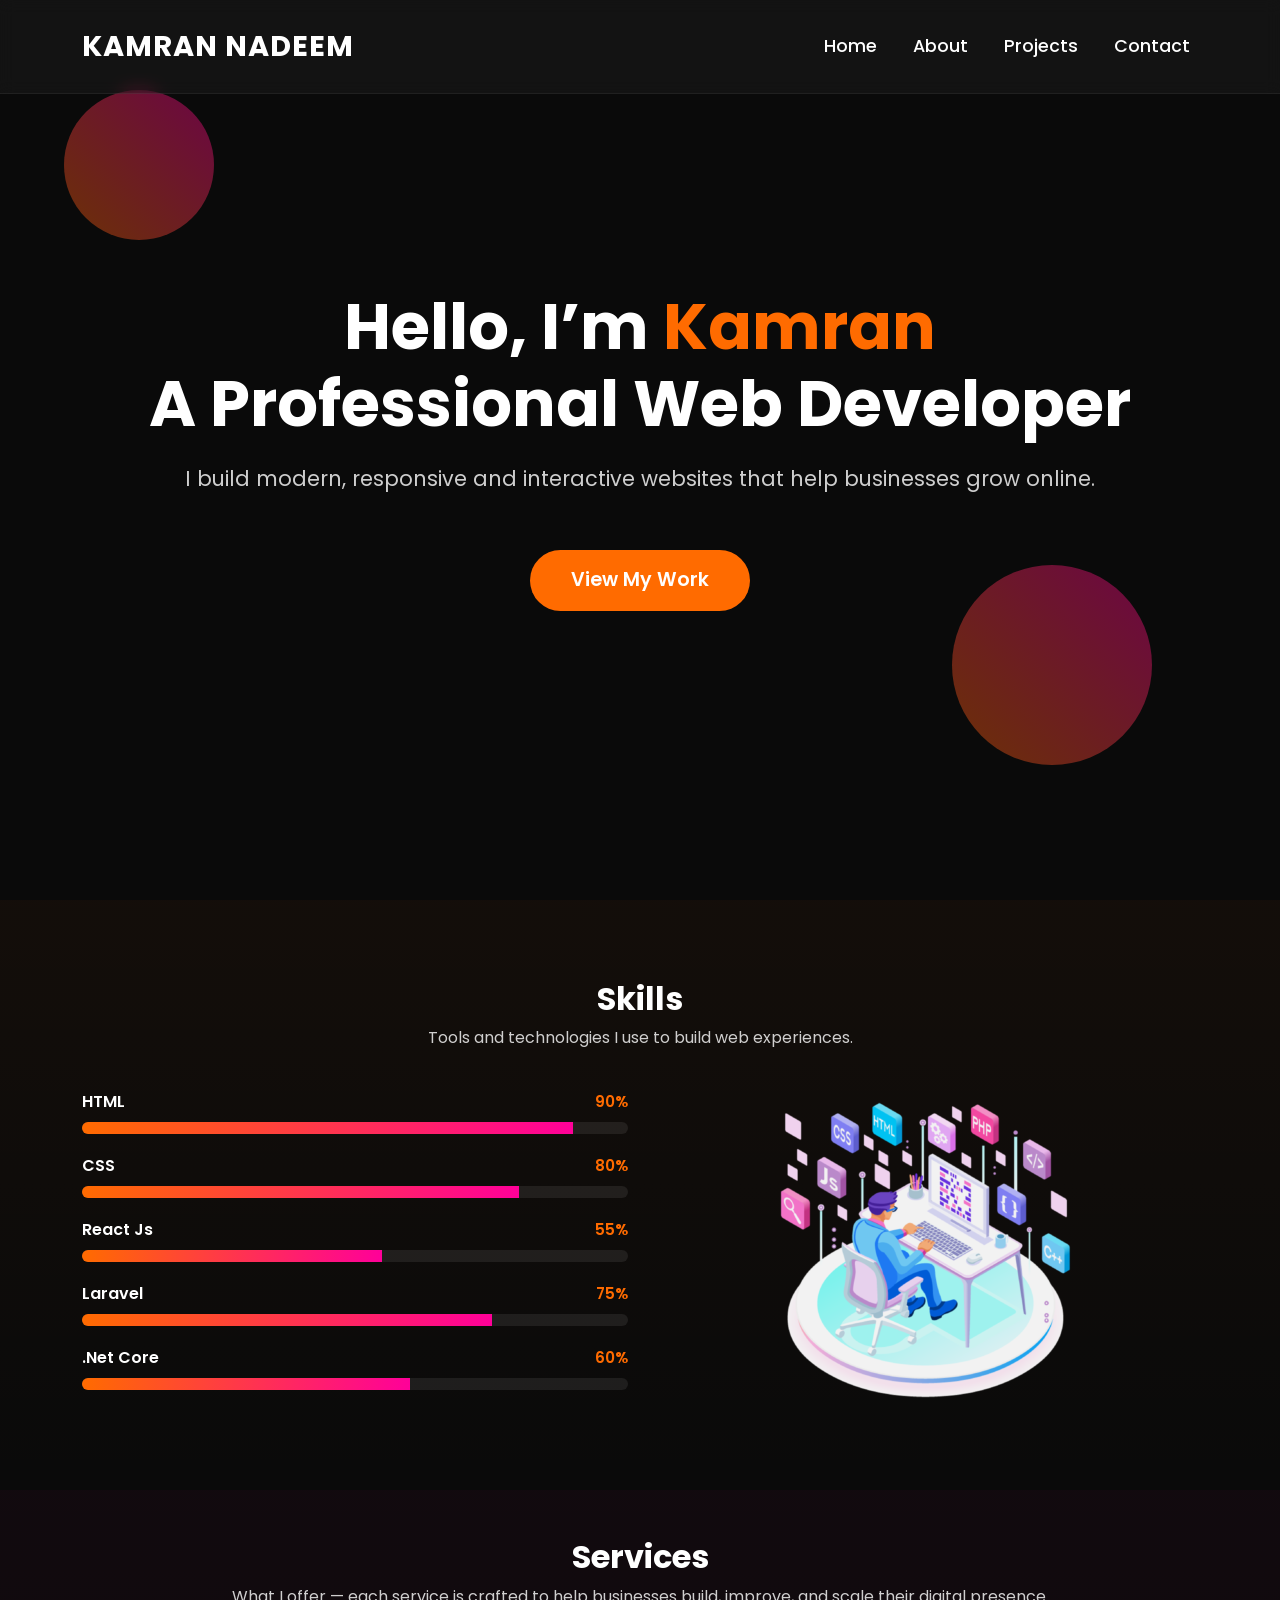
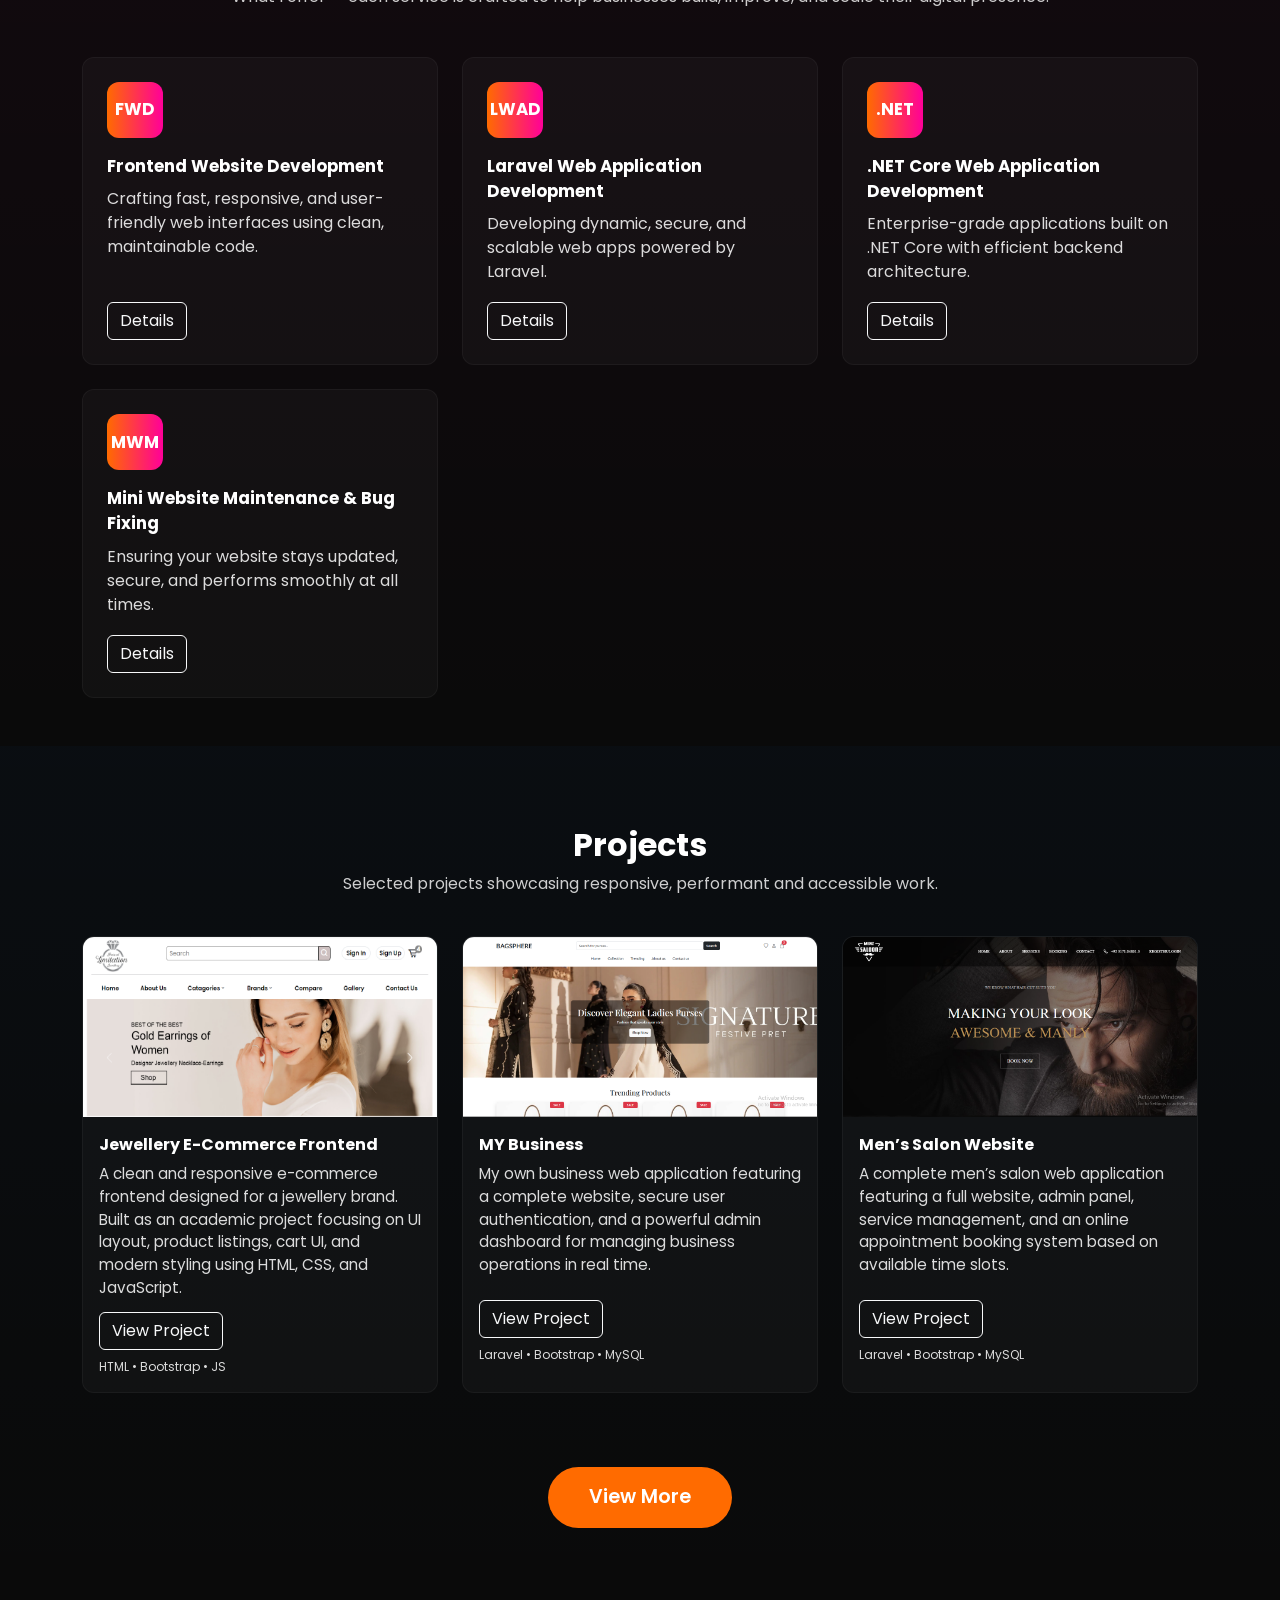
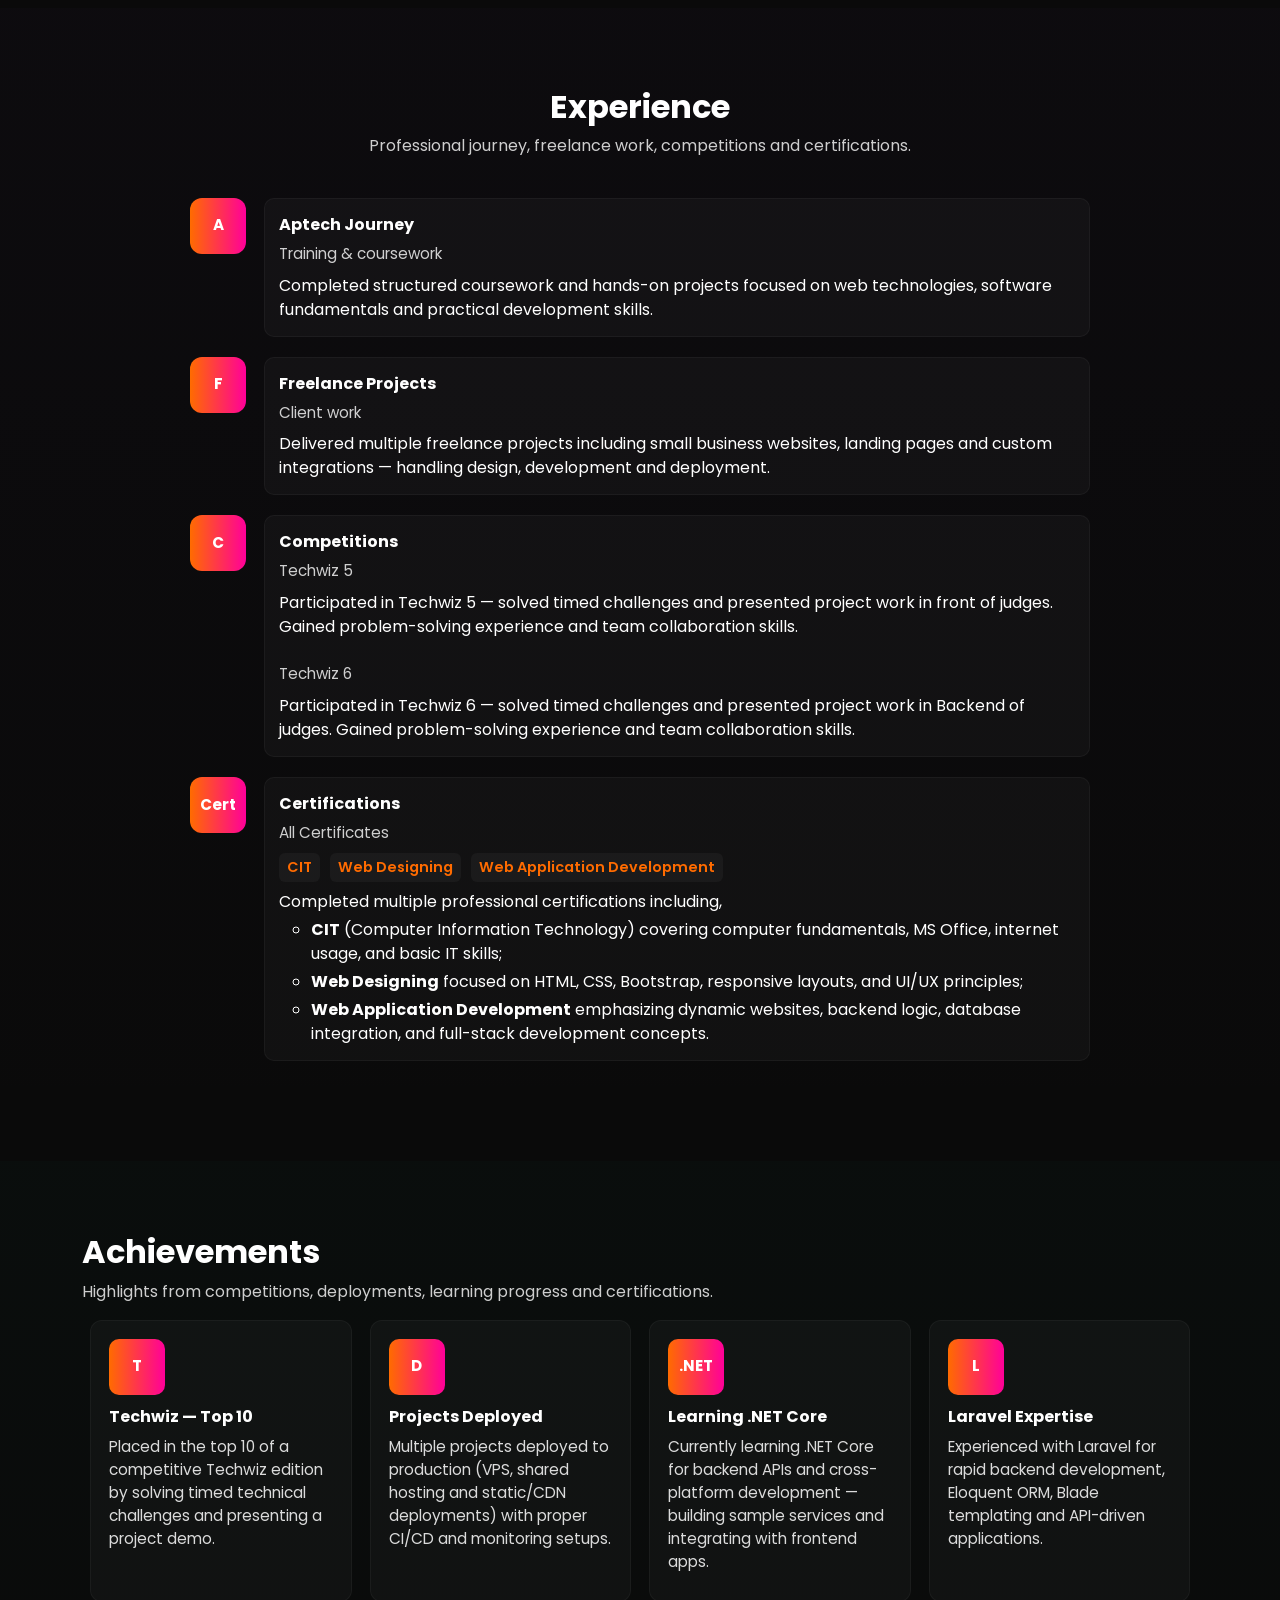
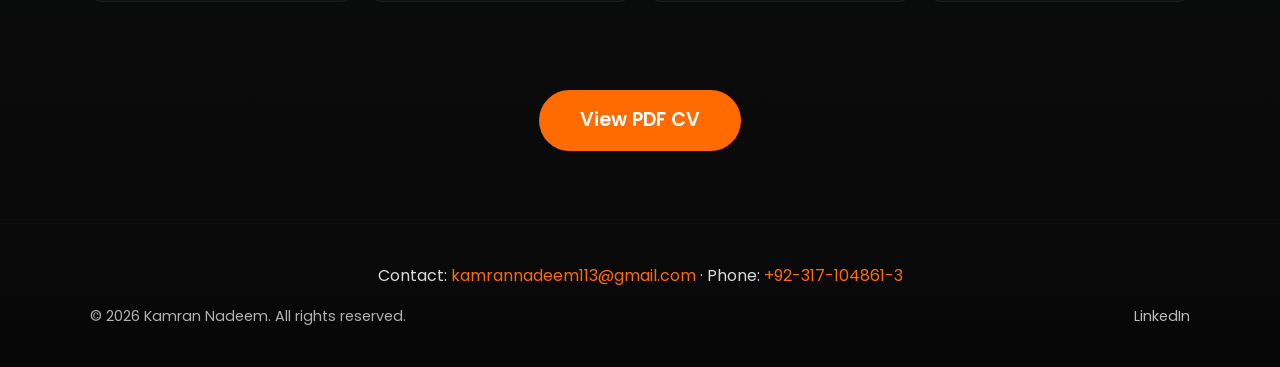
==== commit 796b2aec: "Add Contact Submit Feature" ====
--- a/index.html
+++ b/index.html
@@ -1,5 +1,6 @@
 <!DOCTYPE html>
 <html lang="en">
+
 <head>
     <meta charset="UTF-8" />
     <meta name="viewport" content="width=device-width, initial-scale=1.0" />
@@ -10,10 +11,11 @@
 
     <!-- Google Fonts -->
     <link href="https://fonts.googleapis.com/css2?family=Poppins:wght@300;400;600;700&display=swap" rel="stylesheet" />
-    
+
     <!-- Custom CSS -->
     <link rel="stylesheet" href="style.css" />
 </head>
+
 <body>
 
     <!-- Navbar (loaded from partial) -->
@@ -45,7 +47,7 @@
         </div>
     </section>
 
-     <!-- Skills Section -->
+    <!-- Skills Section -->
     <section id="skills" class="skills-section">
         <div class="container">
             <div class="section-title">
@@ -61,7 +63,8 @@
                             <span class="skill-percent">90%</span>
                         </div>
                         <div class="progress">
-                            <div class="progress-bar" role="progressbar" data-percent="90" aria-valuenow="90" aria-valuemin="0" aria-valuemax="100"></div>
+                            <div class="progress-bar" role="progressbar" data-percent="90" aria-valuenow="90"
+                                aria-valuemin="0" aria-valuemax="100"></div>
                         </div>
                     </div>
 
@@ -95,7 +98,7 @@
                         </div>
                     </div>
 
-                     <div class="skill">
+                    <div class="skill">
                         <div class="skill-name">
                             <span>.Net Core</span>
                             <span class="skill-percent">60%</span>
@@ -108,24 +111,26 @@
 
                 <div class="col-lg-6 text-center">
                     <!-- Optional: add an illustrative image, badge set, or short bio -->
-                    <img src="assets/How-to-become-a-Full-Stack-Web-Developer--451x300.png" alt="Skills illustration" class="img-fluid rounded" style="opacity:0.95;">
+                    <img src="assets/How-to-become-a-Full-Stack-Web-Developer--451x300.png" alt="Skills illustration"
+                        class="img-fluid rounded" style="opacity:0.95;">
                 </div>
             </div>
         </div>
     </section>
 
-   <!-- Services Section -->
+    <!-- Services Section -->
     <section id="services" class="services-section py-5">
-    <div class="container">
-        <div class="section-title text-center mb-5">
-        <h2 style="font-weight:700; font-size:2rem;">Services</h2>
-        <p style="opacity:0.8; margin-top:8px;">What I offer — each service is crafted to help businesses build, improve, and scale their digital presence.</p>
-        </div>
-
-        <div class="row g-4">
-
-        <!-- Full Website Development -->
-        <!-- <div class="col-md-6 col-lg-4">
+        <div class="container">
+            <div class="section-title text-center mb-5">
+                <h2 style="font-weight:700; font-size:2rem;">Services</h2>
+                <p style="opacity:0.8; margin-top:8px;">What I offer — each service is crafted to help businesses build,
+                    improve, and scale their digital presence.</p>
+            </div>
+
+            <div class="row g-4">
+
+                <!-- Full Website Development -->
+                <!-- <div class="col-md-6 col-lg-4">
             <div class="service-card">
             <div>
                 <div class="service-icon">FWD</div>
@@ -140,72 +145,76 @@
             </div>
         </div> -->
 
-        <!-- Frontend Web Development -->
-        <div class="col-md-6 col-lg-4"> 
-            <div class="service-card">
-            <div>
-                <div class="service-icon">FWD</div>
-                <div class="service-title">Frontend Website Development</div>
-                <div class="service-desc">Crafting fast, responsive, and user-friendly web interfaces using clean, maintainable code.</div>
-            </div>
-            <button type="button" class="btn btn-outline-light btn-service service-details"
-                    data-title="Frontend Web Development"
-                    data-desc="High-quality user interfaces built with HTML, CSS, Bootstrap, and JavaScript. Focused on responsiveness, interactivity, and accessibility for seamless user experiences.">
-                Details
-            </button>
-            </div>
-        </div>
-
-        <!-- Laravel Web Application Development -->
-        <div class="col-md-6 col-lg-4">
-            <div class="service-card">
-            <div>
-                <div class="service-icon">LWAD</div>
-                <div class="service-title">Laravel Web Application Development</div>
-                <div class="service-desc">Developing dynamic, secure, and scalable web apps powered by Laravel.</div>
-            </div>
-            <button type="button" class="btn btn-outline-light btn-service service-details"
-                    data-title="Laravel Web Application Development"
-                    data-desc="Building modern web applications with Laravel framework, including admin panels, authentication systems, and e-commerce features.">
-                Details
-            </button>
-            </div>
-        </div>
-
-        <!-- .NET Core Web Development -->
-        <div class="col-md-6 col-lg-4">
-            <div class="service-card">
-            <div>
-                <div class="service-icon">.NET</div>
-                <div class="service-title">.NET Core Web Application Development</div>
-                <div class="service-desc">Enterprise-grade applications built on .NET Core with efficient backend architecture.</div>
-            </div>
-            <button type="button" class="btn btn-outline-light btn-service service-details"
-                    data-title=".NET Core Web Development"
-                    data-desc="Creating scalable and secure web applications using ASP.NET Core MVC and SQL Server. From backend APIs to full enterprise systems, optimized for performance and reliability.">
-                Details
-            </button>
-            </div>
-        </div>
-
-        <!-- Website Maintenance & Bug Fixing -->
-        <div class="col-md-6 col-lg-4">
-            <div class="service-card">
-            <div>
-                <div class="service-icon">MWM</div>
-                <div class="service-title">Mini Website Maintenance & Bug Fixing</div>
-                <div class="service-desc">Ensuring your website stays updated, secure, and performs smoothly at all times.</div>
-            </div>
-            <button type="button" class="btn btn-outline-light btn-service service-details"
-                    data-title="Website Maintenance & Bug Fixing"
-                    data-desc="From fixing broken features and optimizing speed to updating backend code, I provide reliable ongoing maintenance to keep your website running perfectly.">
-                Details
-            </button>
-            </div>
-        </div>
-
-        </div>
-    </div>
+                <!-- Frontend Web Development -->
+                <div class="col-md-6 col-lg-4">
+                    <div class="service-card">
+                        <div>
+                            <div class="service-icon">FWD</div>
+                            <div class="service-title">Frontend Website Development</div>
+                            <div class="service-desc">Crafting fast, responsive, and user-friendly web interfaces using
+                                clean, maintainable code.</div>
+                        </div>
+                        <button type="button" class="btn btn-outline-light btn-service service-details"
+                            data-title="Frontend Web Development"
+                            data-desc="High-quality user interfaces built with HTML, CSS, Bootstrap, and JavaScript. Focused on responsiveness, interactivity, and accessibility for seamless user experiences.">
+                            Details
+                        </button>
+                    </div>
+                </div>
+
+                <!-- Laravel Web Application Development -->
+                <div class="col-md-6 col-lg-4">
+                    <div class="service-card">
+                        <div>
+                            <div class="service-icon">LWAD</div>
+                            <div class="service-title">Laravel Web Application Development</div>
+                            <div class="service-desc">Developing dynamic, secure, and scalable web apps powered by
+                                Laravel.</div>
+                        </div>
+                        <button type="button" class="btn btn-outline-light btn-service service-details"
+                            data-title="Laravel Web Application Development"
+                            data-desc="Building modern web applications with Laravel framework, including admin panels, authentication systems, and e-commerce features.">
+                            Details
+                        </button>
+                    </div>
+                </div>
+
+                <!-- .NET Core Web Development -->
+                <div class="col-md-6 col-lg-4">
+                    <div class="service-card">
+                        <div>
+                            <div class="service-icon">.NET</div>
+                            <div class="service-title">.NET Core Web Application Development</div>
+                            <div class="service-desc">Enterprise-grade applications built on .NET Core with efficient
+                                backend architecture.</div>
+                        </div>
+                        <button type="button" class="btn btn-outline-light btn-service service-details"
+                            data-title=".NET Core Web Development"
+                            data-desc="Creating scalable and secure web applications using ASP.NET Core MVC and SQL Server. From backend APIs to full enterprise systems, optimized for performance and reliability.">
+                            Details
+                        </button>
+                    </div>
+                </div>
+
+                <!-- Website Maintenance & Bug Fixing -->
+                <div class="col-md-6 col-lg-4">
+                    <div class="service-card">
+                        <div>
+                            <div class="service-icon">MWM</div>
+                            <div class="service-title">Mini Website Maintenance & Bug Fixing</div>
+                            <div class="service-desc">Ensuring your website stays updated, secure, and performs smoothly
+                                at all times.</div>
+                        </div>
+                        <button type="button" class="btn btn-outline-light btn-service service-details"
+                            data-title="Website Maintenance & Bug Fixing"
+                            data-desc="From fixing broken features and optimizing speed to updating backend code, I provide reliable ongoing maintenance to keep your website running perfectly.">
+                            Details
+                        </button>
+                    </div>
+                </div>
+
+            </div>
+        </div>
     </section>
 
     <!-- Projects Section -->
@@ -213,7 +222,8 @@
         <div class="container">
             <div class="section-title">
                 <h2 style="font-weight:700; font-size:2rem;">Projects</h2>
-                <p style="opacity:0.8; margin-top:8px;">Selected projects showcasing responsive, performant and accessible work.</p>
+                <p style="opacity:0.8; margin-top:8px;">Selected projects showcasing responsive, performant and
+                    accessible work.</p>
             </div>
 
             <div class="row g-4">
@@ -224,15 +234,14 @@
                         <div class="project-content">
                             <div class="project-title">Jewellery E-Commerce Frontend</div>
                             <div class="project-desc">
-                                A clean and responsive e-commerce frontend designed for a jewellery brand. 
-                                Built as an academic project focusing on UI layout, product listings, cart UI, 
+                                A clean and responsive e-commerce frontend designed for a jewellery brand.
+                                Built as an academic project focusing on UI layout, product listings, cart UI,
                                 and modern styling using HTML, CSS, and JavaScript.
                             </div>
 
-                            <a href="https://kamrannadeem467.github.io/Pascal-Imitation-Jewellery/" 
-                            class="btn btn-outline-light btn-view" 
-                            target="_blank">
-                            View Project
+                            <a href="https://kamrannadeem467.github.io/Pascal-Imitation-Jewellery/"
+                                class="btn btn-outline-light btn-view" target="_blank">
+                                View Project
                             </a>
                             <span class="project-desc mb-0 mt-2" style="font-size: 12px;">HTML • Bootstrap • JS</span>
                         </div>
@@ -245,12 +254,16 @@
                         <div class="project-content">
                             <div class="project-title">MY Business</div>
                             <div class="project-desc">
-                                My own business web application featuring a complete website, secure user authentication, and a powerful admin dashboard for managing business operations in real time.
+                                My own business web application featuring a complete website, secure user
+                                authentication, and a powerful admin dashboard for managing business operations in real
+                                time.
                             </div>
-                            <a href="#" class="btn btn-outline-light btn-view" data-bs-toggle="modal" data-bs-target="#previewModal">
-                            View Project
+                            <a href="#" class="btn btn-outline-light btn-view" data-bs-toggle="modal"
+                                data-bs-target="#previewModal">
+                                View Project
                             </a>
-                            <span class="project-desc mb-0 mt-2" style="font-size: 12px;">Laravel • Bootstrap • MySQL</span>
+                            <span class="project-desc mb-0 mt-2" style="font-size: 12px;">Laravel • Bootstrap •
+                                MySQL</span>
                         </div>
                     </article>
                 </div>
@@ -262,12 +275,15 @@
                         <div class="project-content">
                             <div class="project-title">Men’s Salon Website</div>
                             <div class="project-desc">
-                                A complete men’s salon web application featuring a full website, admin panel, service management, and an online appointment booking system based on available time slots.
+                                A complete men’s salon web application featuring a full website, admin panel, service
+                                management, and an online appointment booking system based on available time slots.
                             </div>
-                            <a href="#" class="btn btn-outline-light btn-view" data-bs-toggle="modal" data-bs-target="#previewModal">
-                            View Project
+                            <a href="#" class="btn btn-outline-light btn-view" data-bs-toggle="modal"
+                                data-bs-target="#previewModal">
+                                View Project
                             </a>
-                            <span class="project-desc mb-0 mt-2" style="font-size: 12px;">Laravel • Bootstrap • MySQL</span>
+                            <span class="project-desc mb-0 mt-2" style="font-size: 12px;">Laravel • Bootstrap •
+                                MySQL</span>
                         </div>
                     </article>
                 </div>
@@ -283,7 +299,7 @@
                     </article>
                 </div> -->
 
-                
+
             </div>
 
             <div class="center-view-more">
@@ -297,7 +313,8 @@
         <div class="container">
             <div class="section-title">
                 <h2 style="font-weight:700; font-size:2rem;">Experience</h2>
-                <p style="opacity:0.8; margin-top:8px;">Professional journey, freelance work, competitions and certifications.</p>
+                <p style="opacity:0.8; margin-top:8px;">Professional journey, freelance work, competitions and
+                    certifications.</p>
             </div>
 
             <ul class="timeline">
@@ -306,7 +323,8 @@
                     <div class="timeline-content">
                         <div class="timeline-title">Aptech Journey</div>
                         <div class="timeline-meta">Training & coursework</div>
-                        <div>Completed structured coursework and hands-on projects focused on web technologies, software fundamentals and practical development skills.</div>
+                        <div>Completed structured coursework and hands-on projects focused on web technologies, software
+                            fundamentals and practical development skills.</div>
                     </div>
                 </li>
 
@@ -315,7 +333,8 @@
                     <div class="timeline-content">
                         <div class="timeline-title">Freelance Projects</div>
                         <div class="timeline-meta">Client work</div>
-                        <div>Delivered multiple freelance projects including small business websites, landing pages and custom integrations — handling design, development and deployment.</div>
+                        <div>Delivered multiple freelance projects including small business websites, landing pages and
+                            custom integrations — handling design, development and deployment.</div>
                     </div>
                 </li>
 
@@ -324,7 +343,11 @@
                     <div class="timeline-content">
                         <div class="timeline-title">Competitions</div>
                         <div class="timeline-meta">Techwiz 5</div>
-                        <div>Participated in Techwiz 5 — solved timed challenges and presented project work in front of judges. Gained problem-solving experience and team collaboration skills.</div>
+                        <div>Participated in Techwiz 5 — solved timed challenges and presented project work in front of
+                            judges. Gained problem-solving experience and team collaboration skills.</div>
+                        <div class="timeline-meta mt-4">Techwiz 6</div>
+                        <div>Participated in Techwiz 6 — solved timed challenges and presented project work in Backend
+                            of judges. Gained problem-solving experience and team collaboration skills.</div>
                     </div>
                 </li>
 
@@ -332,11 +355,21 @@
                     <div class="timeline-icon">Cert</div>
                     <div class="timeline-content">
                         <div class="timeline-title">Certifications</div>
-                        <div class="timeline-meta">CIT · Web Designing</div>
+                        <div class="timeline-meta">All Certificates</div>
                         <div>
                             <span class="cert-badge">CIT</span>
                             <span class="cert-badge">Web Designing</span>
-                            <div style="margin-top:8px;">Completed certifications covering core IT topics and modern web design principles.</div>
+                            <span class="cert-badge">Web Application Development</span>
+                            <div style="margin-top:8px;">
+                                Completed multiple professional certifications including, <br>
+                                <strong><ul class="mt-1"><li>CIT</strong> (Computer Information Technology) covering computer fundamentals, MS Office,
+                                internet usage, and basic IT skills;</li></ul>
+                                <strong><ul class="mt-1"><li>Web Designing</strong> focused on HTML, CSS, Bootstrap, responsive layouts, and UI/UX principles;</li></ul>
+                                <strong><ul class="mt-1"><li>Web Application Development</strong> emphasizing dynamic websites, backend logic, database integration, and full-stack development
+                                concepts.</li>
+                                </ul>
+                            </div>
+
                         </div>
                     </div>
                 </li>
@@ -349,7 +382,8 @@
         <div class="container">
             <div class="section-title">
                 <h2 style="font-weight:700; font-size:2rem;">Achievements</h2>
-                <p style="opacity:0.8; margin-top:8px;">Highlights from competitions, deployments, learning progress and certifications.</p>
+                <p style="opacity:0.8; margin-top:8px;">Highlights from competitions, deployments, learning progress and
+                    certifications.</p>
             </div>
 
             <div class="achievements-grid" role="list">
@@ -357,7 +391,8 @@
                     <div class="achievement-badge">T</div>
                     <div>
                         <div class="achievement-title">Techwiz — Top 10</div>
-                        <div class="achievement-desc">Placed in the top 10 of a competitive Techwiz edition by solving timed technical challenges and presenting a project demo.</div>
+                        <div class="achievement-desc">Placed in the top 10 of a competitive Techwiz edition by solving
+                            timed technical challenges and presenting a project demo.</div>
                     </div>
                 </div>
 
@@ -365,7 +400,8 @@
                     <div class="achievement-badge">D</div>
                     <div>
                         <div class="achievement-title">Projects Deployed</div>
-                        <div class="achievement-desc">Multiple projects deployed to production (VPS, shared hosting and static/CDN deployments) with proper CI/CD and monitoring setups.</div>
+                        <div class="achievement-desc">Multiple projects deployed to production (VPS, shared hosting and
+                            static/CDN deployments) with proper CI/CD and monitoring setups.</div>
                     </div>
                 </div>
 
@@ -373,7 +409,8 @@
                     <div class="achievement-badge">.NET</div>
                     <div>
                         <div class="achievement-title">Learning .NET Core</div>
-                        <div class="achievement-desc">Currently learning .NET Core for backend APIs and cross-platform development — building sample services and integrating with frontend apps.</div>
+                        <div class="achievement-desc">Currently learning .NET Core for backend APIs and cross-platform
+                            development — building sample services and integrating with frontend apps.</div>
                     </div>
                 </div>
 
@@ -381,16 +418,15 @@
                     <div class="achievement-badge">L</div>
                     <div>
                         <div class="achievement-title">Laravel Expertise</div>
-                        <div class="achievement-desc">Experienced with Laravel for rapid backend development, Eloquent ORM, Blade templating and API-driven applications.</div>
-                    </div>
-                </div>
-            </div>
-
-            <!-- <div class="achievements-footer">
-                <a href="Muhammad Kamran Web App Developer.pdf" class="btn-cv" download aria-label="Download PDF CV">Download PDF CV</a>
-            </div> -->
-            <div class="achievements-footer">
-                <a href="../assets/Muhammad_Kamran_Web_App_Developer.pdf" class="btn-cv" target="_blank" aria-label="Open PDF CV">View PDF CV</a>
+                        <div class="achievement-desc">Experienced with Laravel for rapid backend development, Eloquent
+                            ORM, Blade templating and API-driven applications.</div>
+                    </div>
+                </div>
+            </div>
+
+            <div class="achievements-footer text-center pt-5">
+                <a href="../assets/Muhammad_Kamran_Web_App_Developer.pdf" class="btn btn-custom " target="_blank"
+                    aria-label="Open PDF CV">View PDF CV</a>
             </div>
 
         </div>
@@ -399,61 +435,59 @@
     <!-- Footer (loaded from partial) -->
     <div id="site-footer" aria-hidden="false"></div>
     <!-- Footer Script -->
-        <script>
-            // Load footer partial and inject into page, then init footer logic
-            (function loadFooter() {
-                fetch('partials/footer.html')
-                    .then(function (res) { return res.ok ? res.text() : Promise.reject('Footer not found'); })
-                    .then(function (html) {
-                        document.getElementById('site-footer').innerHTML = html;
-                        // run counters init after footer is in DOM
-                        if (typeof window.initFooterCounters === 'function') {
-                            window.initFooterCounters();
-                        }
-                    })
-                    .catch(function (err) {
-                        console.warn('Failed to load footer partial:', err);
-                    });
-            })();
-        </script>
+    <script>
+        // Load footer partial and inject into page, then init footer logic
+        (function loadFooter() {
+            fetch('partials/footer.html')
+                .then(function (res) { return res.ok ? res.text() : Promise.reject('Footer not found'); })
+                .then(function (html) {
+                    document.getElementById('site-footer').innerHTML = html;
+                    // run counters init after footer is in DOM
+                    if (typeof window.initFooterCounters === 'function') {
+                        window.initFooterCounters();
+                    }
+                })
+                .catch(function (err) {
+                    console.warn('Failed to load footer partial:', err);
+                });
+        })();
+    </script>
 
 
 
     <!-- Service Details Modal -->
     <div class="modal fade" id="serviceModal" tabindex="-1" aria-labelledby="serviceModalLabel" aria-hidden="true">
-      <div class="modal-dialog modal-dialog-centered">
-        <div class="modal-content bg-dark text-white">
-          <div class="modal-header border-0">
-            <h5 class="modal-title" id="serviceModalLabel">Service</h5>
-            <button type="button" class="btn-close btn-close-white" data-bs-dismiss="modal" aria-label="Close"></button>
-          </div>
-          <div class="modal-body" id="serviceModalBody">
-            <!-- Filled by script -->
-          </div>
-          <div class="modal-footer border-0">
-            <button type="button" class="btn btn-secondary" data-bs-dismiss="modal">Close</button>
-            <a href="contact.html" class="btn btn-primary">Request This Service</a>
-          </div>
-        </div>
-      </div>
+        <div class="modal-dialog modal-dialog-centered">
+            <div class="modal-content bg-dark text-white">
+                <div class="modal-header border-0">
+                    <h5 class="modal-title" id="serviceModalLabel">Service</h5>
+                    <button type="button" class="btn-close btn-close-white" data-bs-dismiss="modal"
+                        aria-label="Close"></button>
+                </div>
+                <div class="modal-body" id="serviceModalBody">
+                    <!-- Filled by script -->
+                </div>
+                <div class="modal-footer border-0">
+                    <button type="button" class="btn btn-secondary" data-bs-dismiss="modal">Close</button>
+                    <a href="contact.html" class="btn btn-primary">Request This Service</a>
+                </div>
+            </div>
+        </div>
     </div>
 
     <!-- Preview not available section -->
     <div class="modal fade" id="previewModal" tabindex="-1">
-    <div class="modal-dialog modal-dialog-centered">
-        <div class="modal-content bg-dark text-white">
-        <div class="modal-header">
-            <h5 class="modal-title">Preview Not Available</h5>
-            <button type="button" class="btn-close btn-close-white" data-bs-dismiss="modal"></button>
-        </div>
-        <div class="modal-body">
-            This project is currently private and has not been deployed yet.
-        </div>
-        <div class="modal-footer">
-            <button class="btn btn-outline-light" data-bs-dismiss="modal">Close</button>
-        </div>
-        </div>
-    </div>
+        <div class="modal-dialog modal-dialog-centered">
+            <div class="modal-content bg-dark text-white">
+                <div class="modal-header">
+                    <h5 class="modal-title">Preview Not Available</h5>
+                    <button type="button" class="btn-close btn-close-white" data-bs-dismiss="modal"></button>
+                </div>
+                <div class="modal-body">
+                    This project is currently private and has not been deployed yet.
+                </div>
+            </div>
+        </div>
     </div>
 
     <!-- Scripts CDN Links -->
@@ -461,9 +495,9 @@
     <script src="https://cdn.jsdelivr.net/npm/bootstrap@5.3.3/dist/js/bootstrap.bundle.min.js"></script>
 
     <script>
-        $(document).ready(function() {
+        $(document).ready(function () {
             // Delegated smooth scroll handler (works for header loaded dynamically)
-            $(document).on('click', 'a.nav-link', function(e) {
+            $(document).on('click', 'a.nav-link', function (e) {
                 var target = $(this).attr('href');
                 if (!target || target === '#') return;
                 if (target && $(target).length) {
@@ -481,7 +515,7 @@
                 var windowBottom = $(window).scrollTop() + $(window).height();
                 var sectionTop = $section.offset().top;
                 if (windowBottom >= sectionTop + 100) {
-                    $section.find('.progress-bar').each(function() {
+                    $section.find('.progress-bar').each(function () {
                         var $bar = $(this);
                         var percent = $bar.data('percent') || 0;
                         $bar.css('width', percent + '%');
@@ -507,7 +541,7 @@
         });
 
         // Expose footer counters init so loader can call it after partial injection
-        window.initFooterCounters = function() {
+        window.initFooterCounters = function () {
             var startYear = 2019; // adjust if needed
             var currentYear = new Date().getFullYear();
             var years = Math.max(0, currentYear - startYear);
@@ -521,7 +555,7 @@
             function animateCount($el, to, duration) {
                 var from = 0;
                 var start = Date.now();
-                var timer = setInterval(function() {
+                var timer = setInterval(function () {
                     var progress = Math.min(1, (Date.now() - start) / duration);
                     var value = Math.floor(progress * (to - from) + from);
                     $el.text(value);
@@ -537,4 +571,5 @@
         };
     </script>
 </body>
-</html>
+
+</html>
--- a/style.css
+++ b/style.css
@@ -378,20 +378,6 @@
             margin:0; /* tighter spacing so text sits neatly under title */
         }
 
-        .achievements-footer {
-            text-align:center;
-            margin-top:26px;
-        }
-
-        .btn-cv {
-            padding:12px 28px;
-            border-radius:40px;
-            background:linear-gradient(90deg,#00c896,#00a67a);
-            color:white;
-            font-weight:700;
-            text-decoration:none;
-        }
-
         @media (max-width: 767px) {
             .hero h1 { font-size:2.2rem; }
             .hero p { font-size:1rem; }
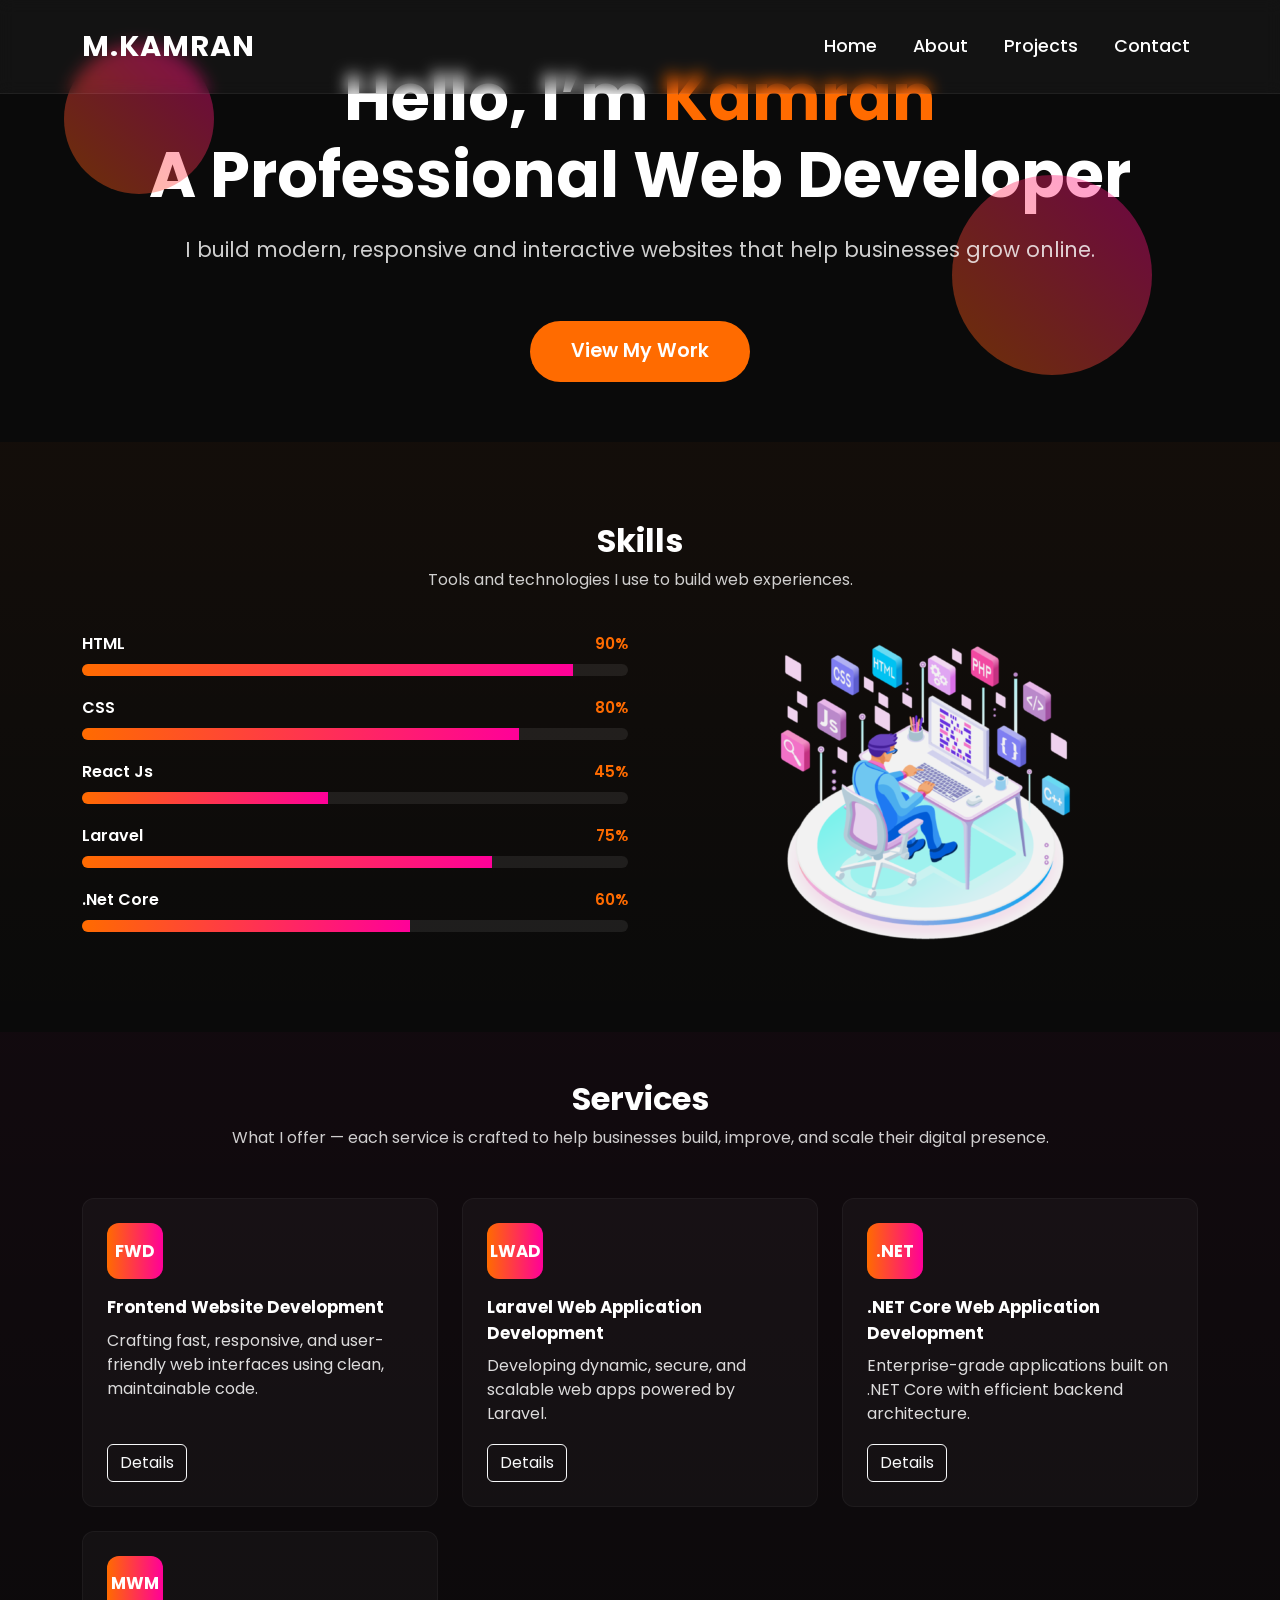
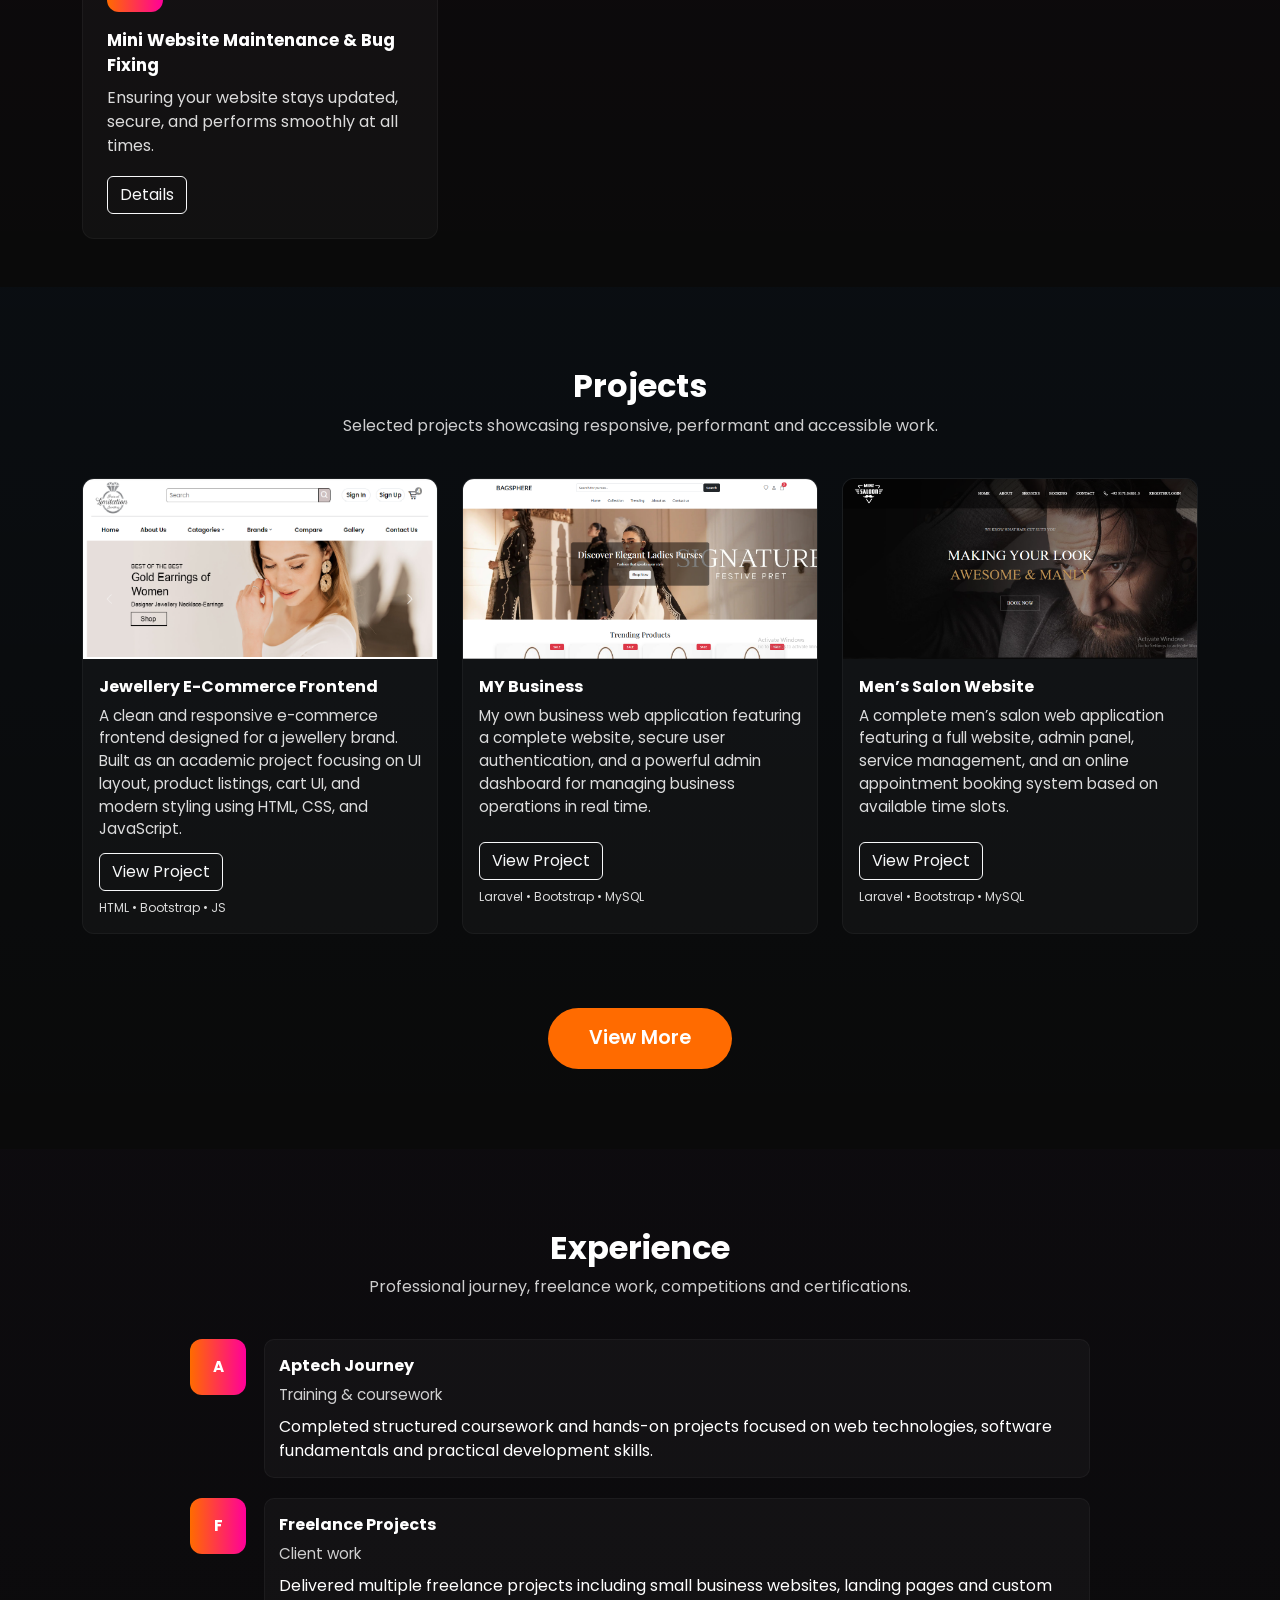
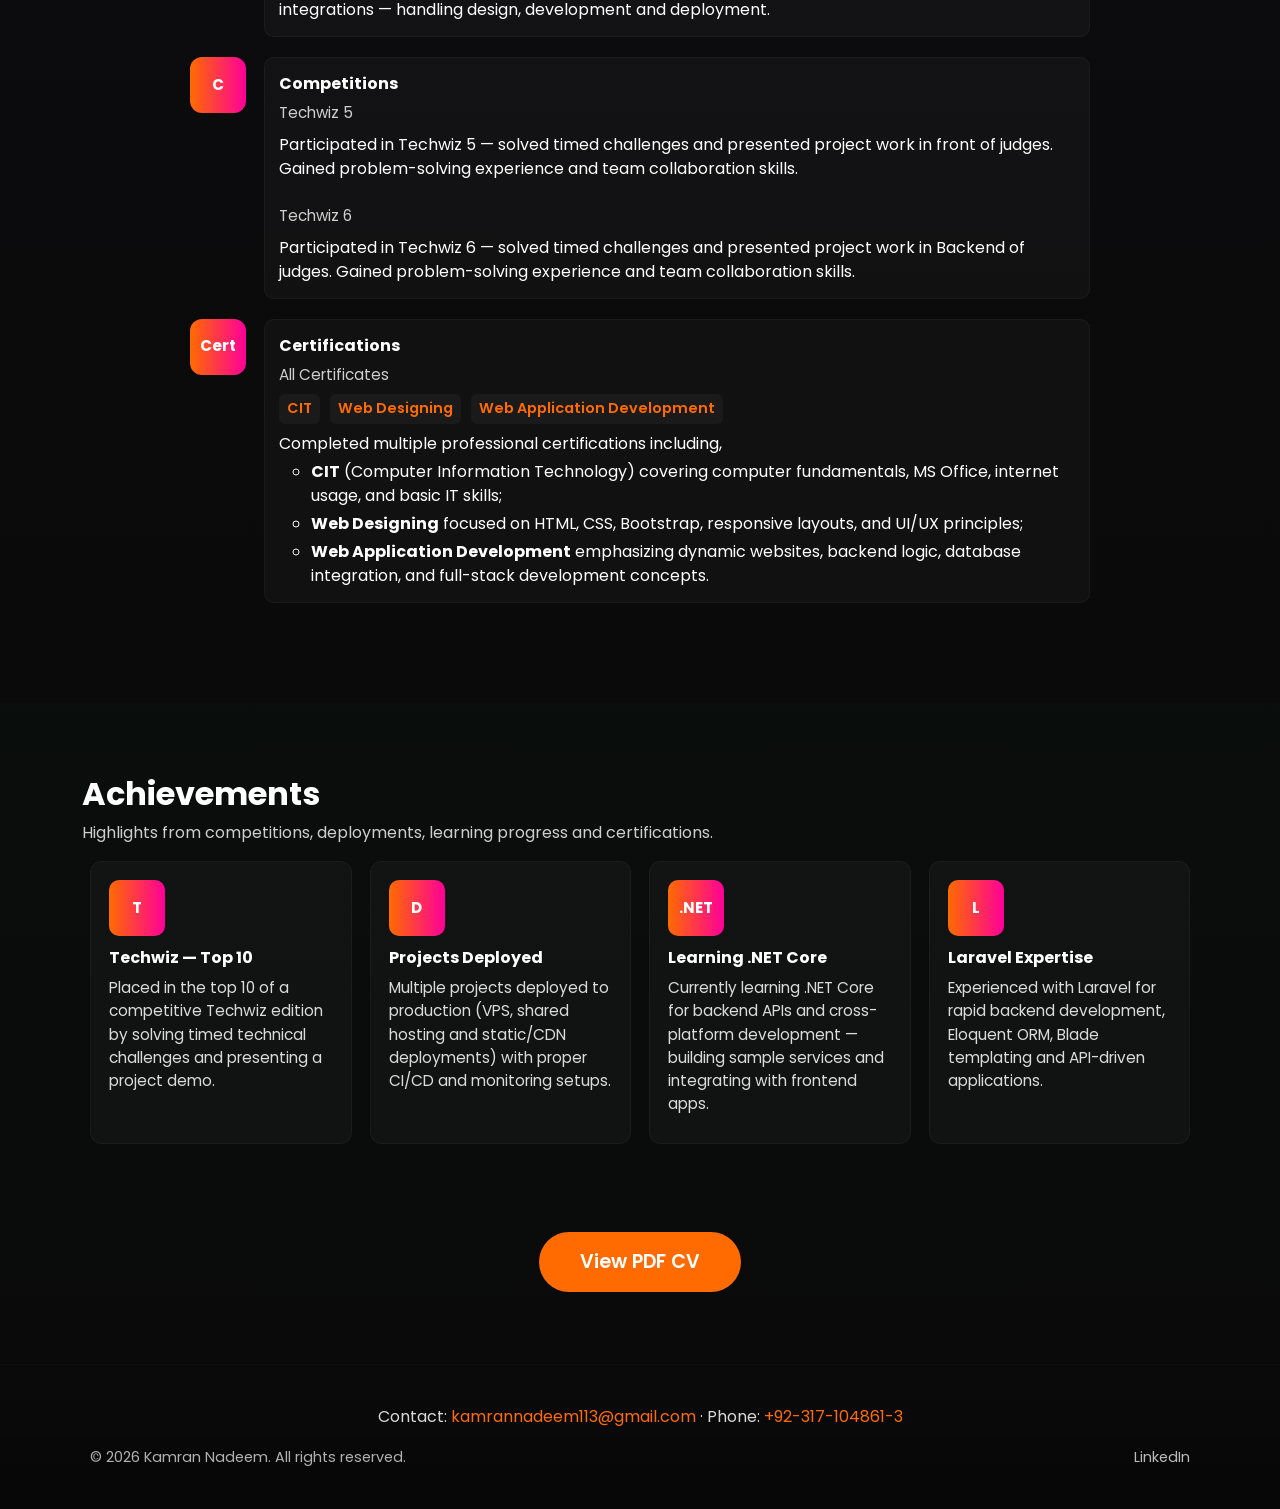
==== commit 398c3518: "Update About And Other features" ====
--- a/index.html
+++ b/index.html
@@ -4,7 +4,7 @@
 <head>
     <meta charset="UTF-8" />
     <meta name="viewport" content="width=device-width, initial-scale=1.0" />
-    <title>Portfolio - Main Page</title>
+    <title>Kamran Nadeem | Web Developer & Business Solutions</title>
 
     <!-- Bootstrap CSS -->
     <link href="https://cdn.jsdelivr.net/npm/bootstrap@5.3.3/dist/css/bootstrap.min.css" rel="stylesheet" />
@@ -81,10 +81,10 @@
                     <div class="skill">
                         <div class="skill-name">
                             <span>React Js</span>
-                            <span class="skill-percent">55%</span>
+                            <span class="skill-percent">45%</span>
                         </div>
                         <div class="progress">
-                            <div class="progress-bar" role="progressbar" data-percent="55"></div>
+                            <div class="progress-bar" role="progressbar" data-percent="45"></div>
                         </div>
                     </div>
 
--- a/style.css
+++ b/style.css
@@ -22,12 +22,10 @@
 
         /* Hero Section */
         .hero {
-            height:100vh;
-            display:flex;
-            align-items:center;
+            display:flex;
             justify-content:center;
             text-align:center;
-            padding:0 20px;
+            padding:60px 20px;
             position:relative;
         }
 
@@ -429,4 +427,26 @@
         @media (max-width:700px) {
             .footer-bottom { flex-direction:column; text-align:center; gap:8px; }
         }
-    +    
+
+        .contact-banner {
+            width: 100%;
+            height: 220px; /* you can adjust 180–250px */
+            overflow: hidden;
+        }
+
+        .contact-banner-img {
+            width: 100%;
+            height: 100%;
+            object-fit: cover;
+            display: block;
+        }
+
+
+
+         .contact-hero { min-height:36vh; display:flex; align-items:center; background:transparent; }
+    .contact-card { background: rgba(255,255,255,0.02); border:1px solid rgba(255,255,255,0.04); padding:20px; border-radius:12px; }
+    .contact-item { display:flex; gap:12px; align-items:flex-start; }
+    .contact-icon { min-width:44px; height:44px; border-radius:10px; background:linear-gradient(90deg,#ff6b00,#ff0099); color:#fff; display:inline-flex; align-items:center; justify-content:center; font-weight:700; }
+    .form-alert { display:none; }
+    @media (max-width:576px){ .contact-icon{min-width:40px;height:40px} }
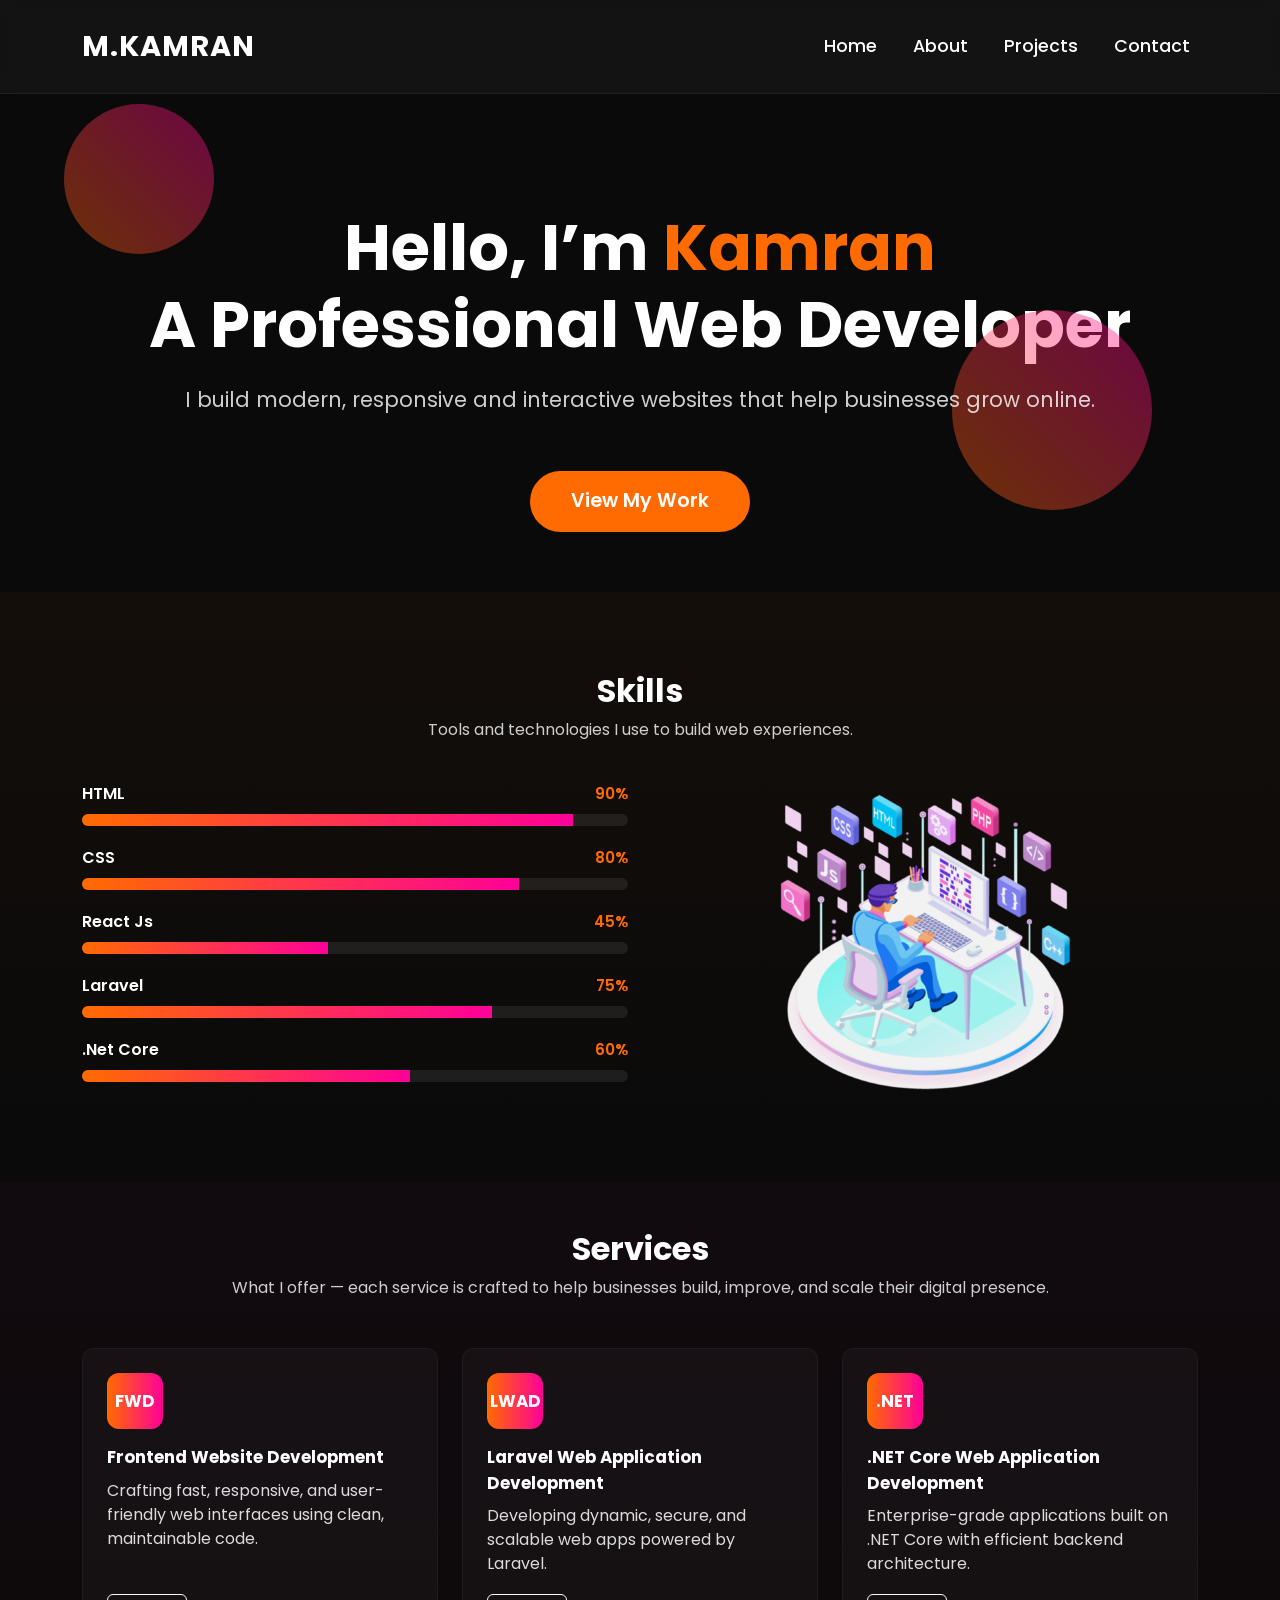
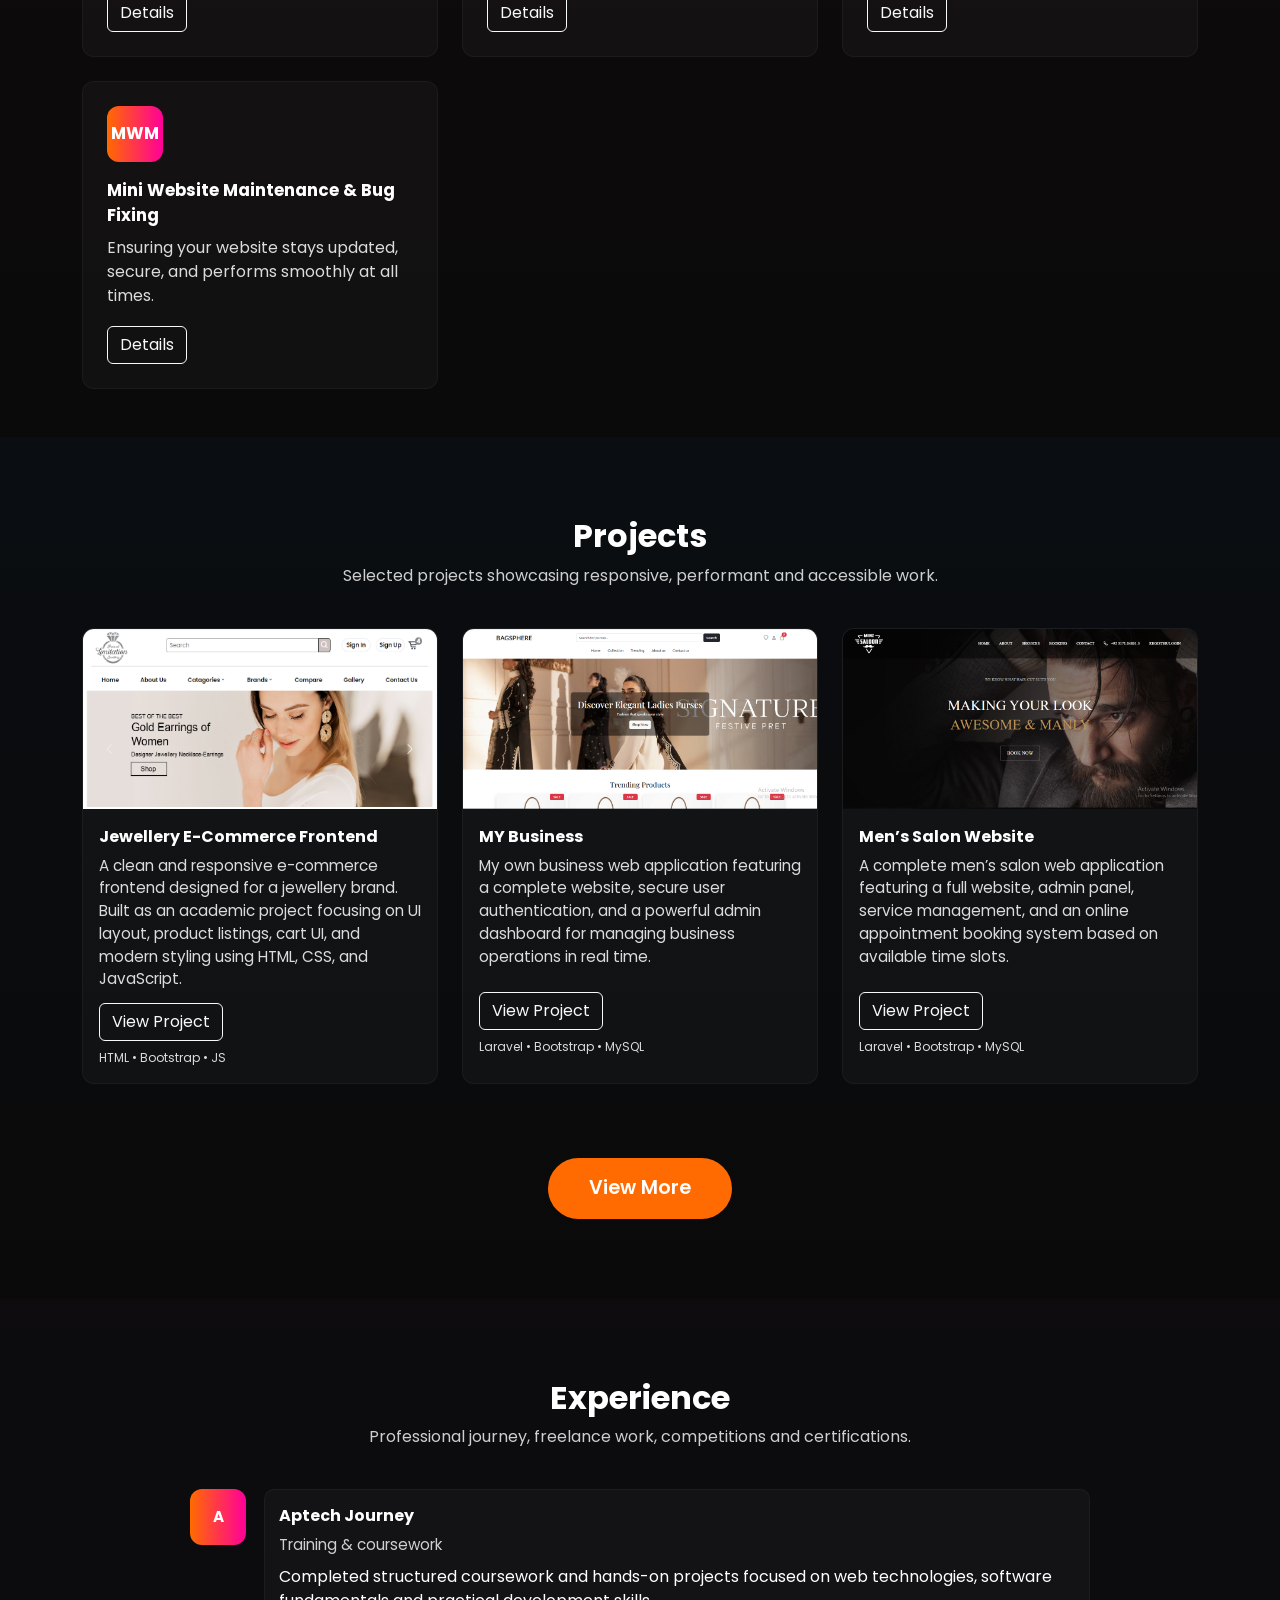
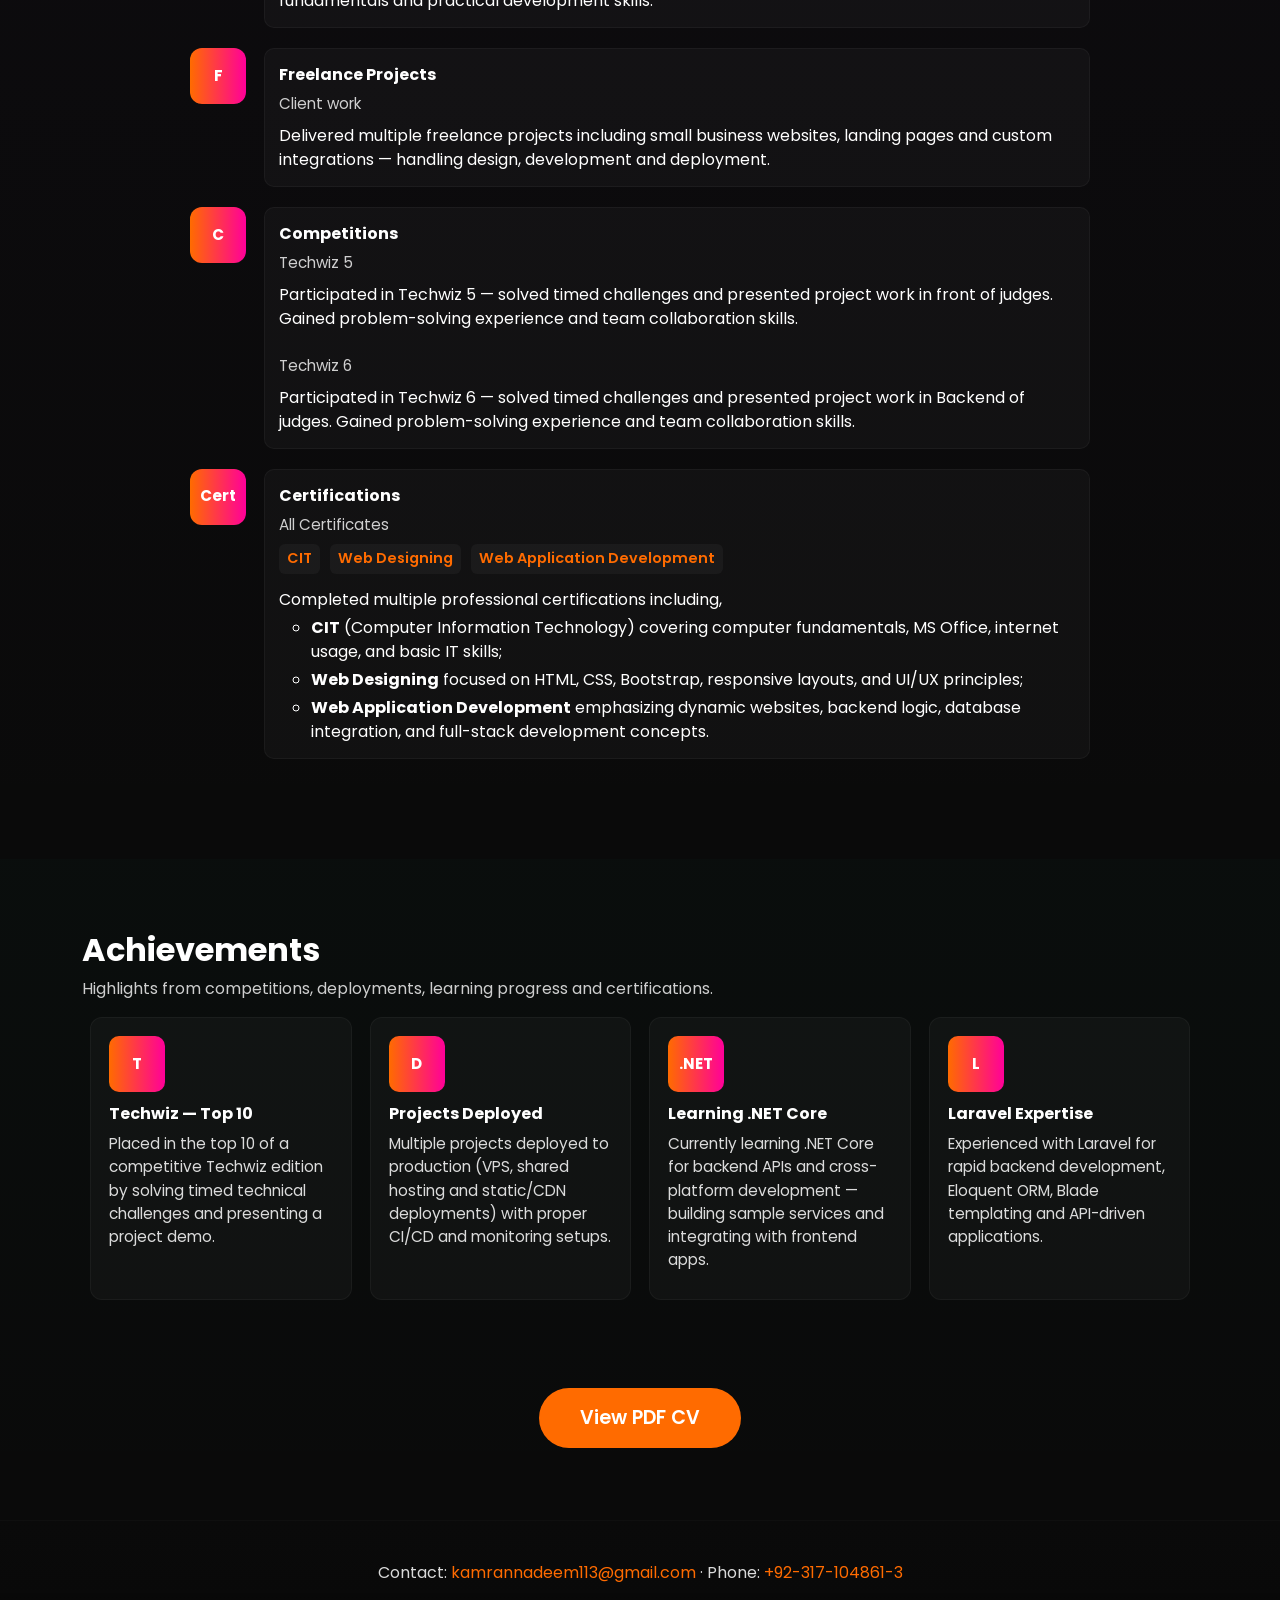
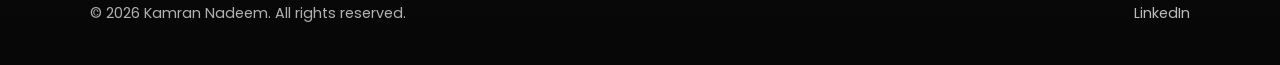
==== commit 0313691b: "Update buttons and some changes" ====
--- a/index.html
+++ b/index.html
@@ -14,6 +14,16 @@
 
     <!-- Custom CSS -->
     <link rel="stylesheet" href="style.css" />
+
+    <style>
+        .timeline-item{
+            @media screen and (max-width: 768px) {
+                flex-direction: column;
+                align-items: flex-start;
+                
+            }
+        }
+    </style>
 </head>
 
 <body>
@@ -43,7 +53,7 @@
         <div>
             <h1>Hello, I’m <span style="color:#ff6b00;">Kamran</span><br>A Professional Web Developer</h1>
             <p>I build modern, responsive and interactive websites that help businesses grow online.</p>
-            <a href="about.html" class="btn btn-custom" style=" position: relative;">View My Work</a>
+            <a href="projects.html" class="btn btn-custom" style=" position: relative;">View My Work</a>
         </div>
     </section>
 
--- a/style.css
+++ b/style.css
@@ -25,7 +25,8 @@
             display:flex;
             justify-content:center;
             text-align:center;
-            padding:60px 20px;
+            margin-top: 50px;
+            padding:160px 20px 60px 20px;
             position:relative;
         }
 
@@ -315,7 +316,7 @@
             padding:4px 8px;
             border-radius: 6px;
             font-weight:600;
-            margin-right:6px;
+            margin:0px 6px 6px 0px;
             font-size:0.9rem;
         }
 
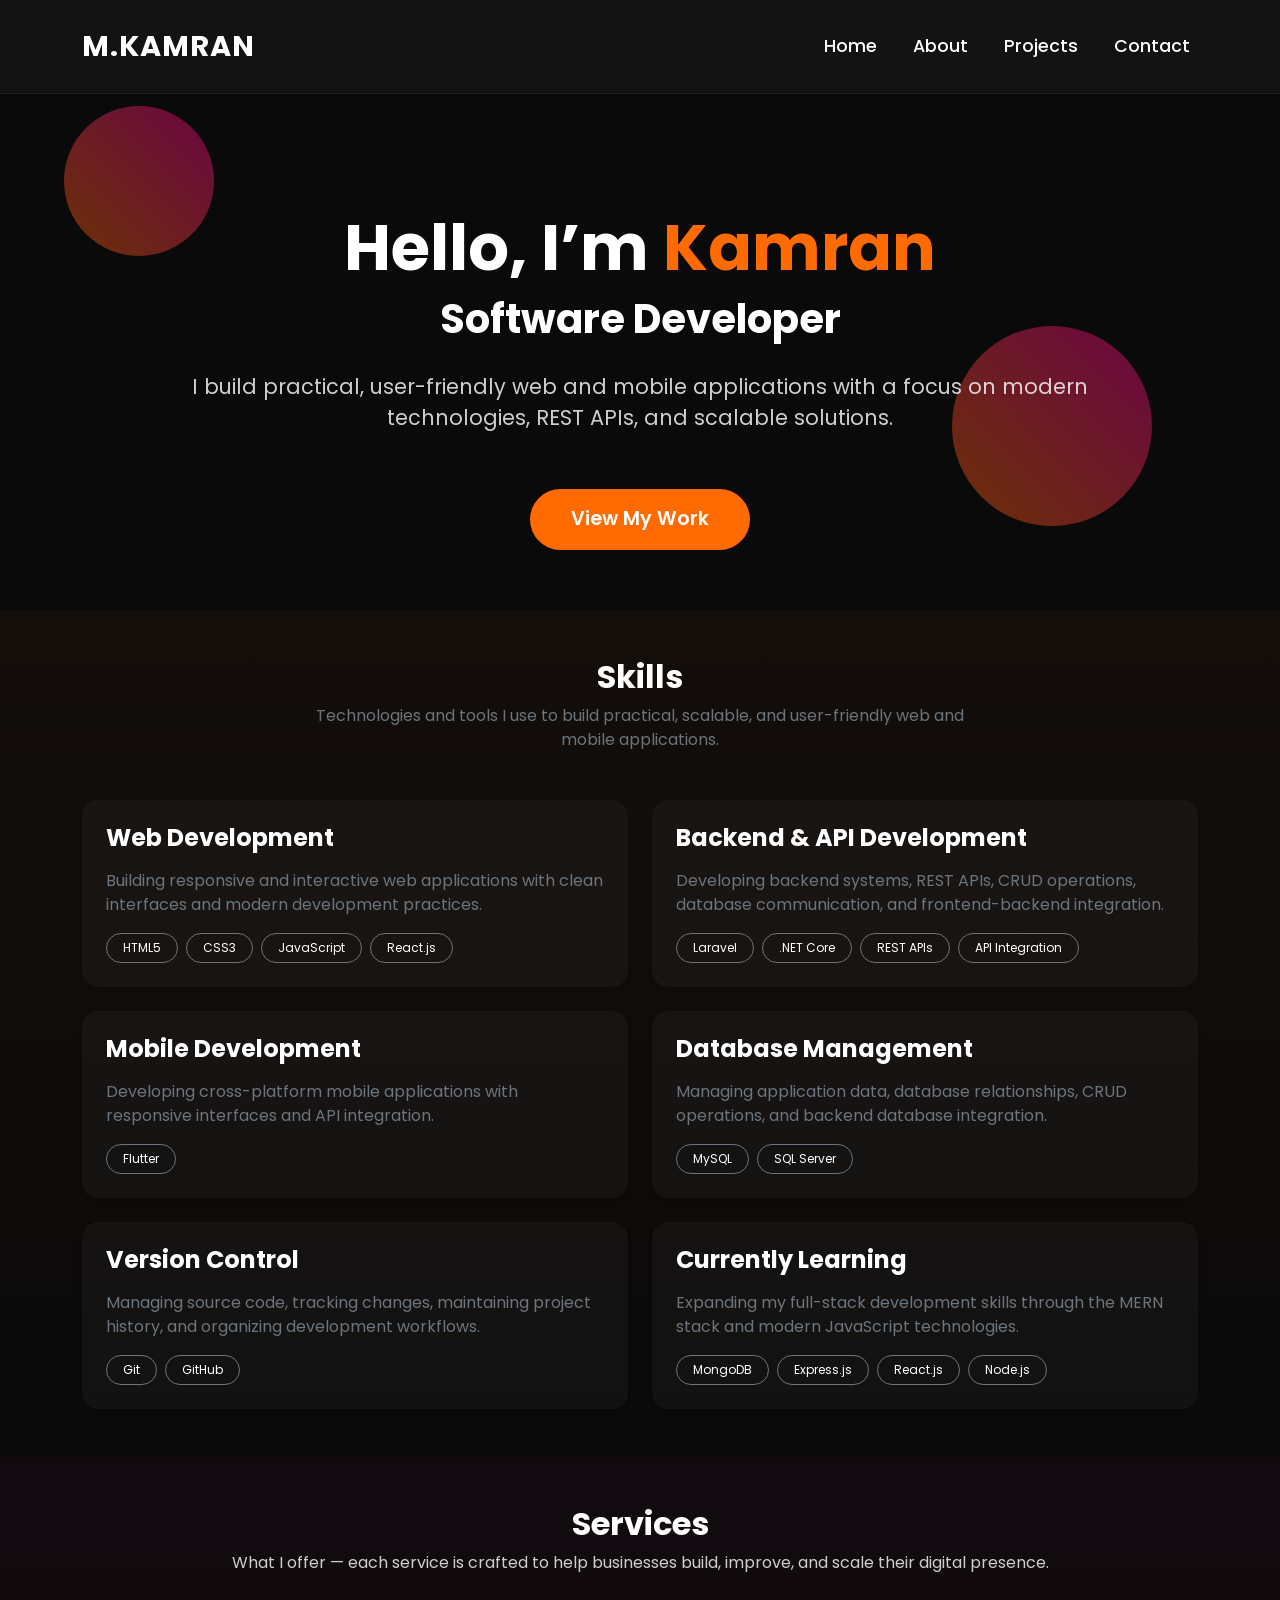
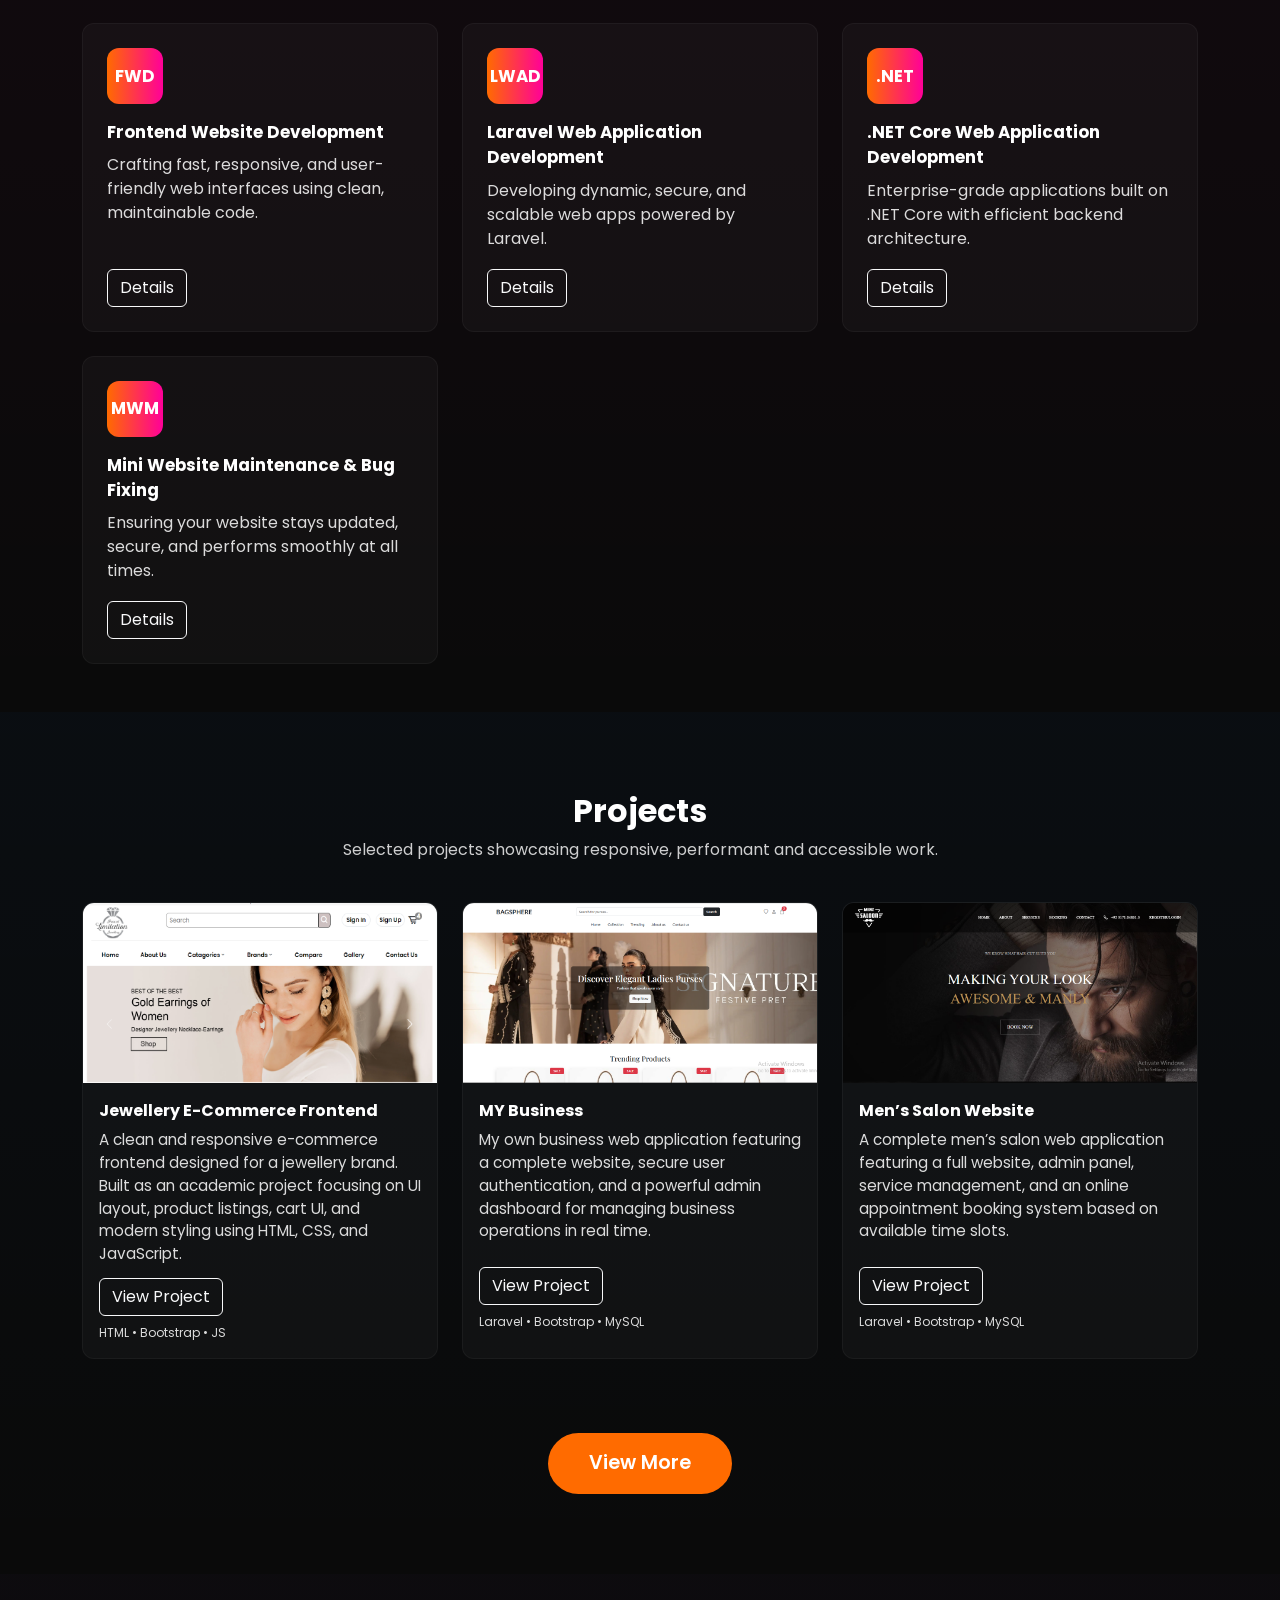
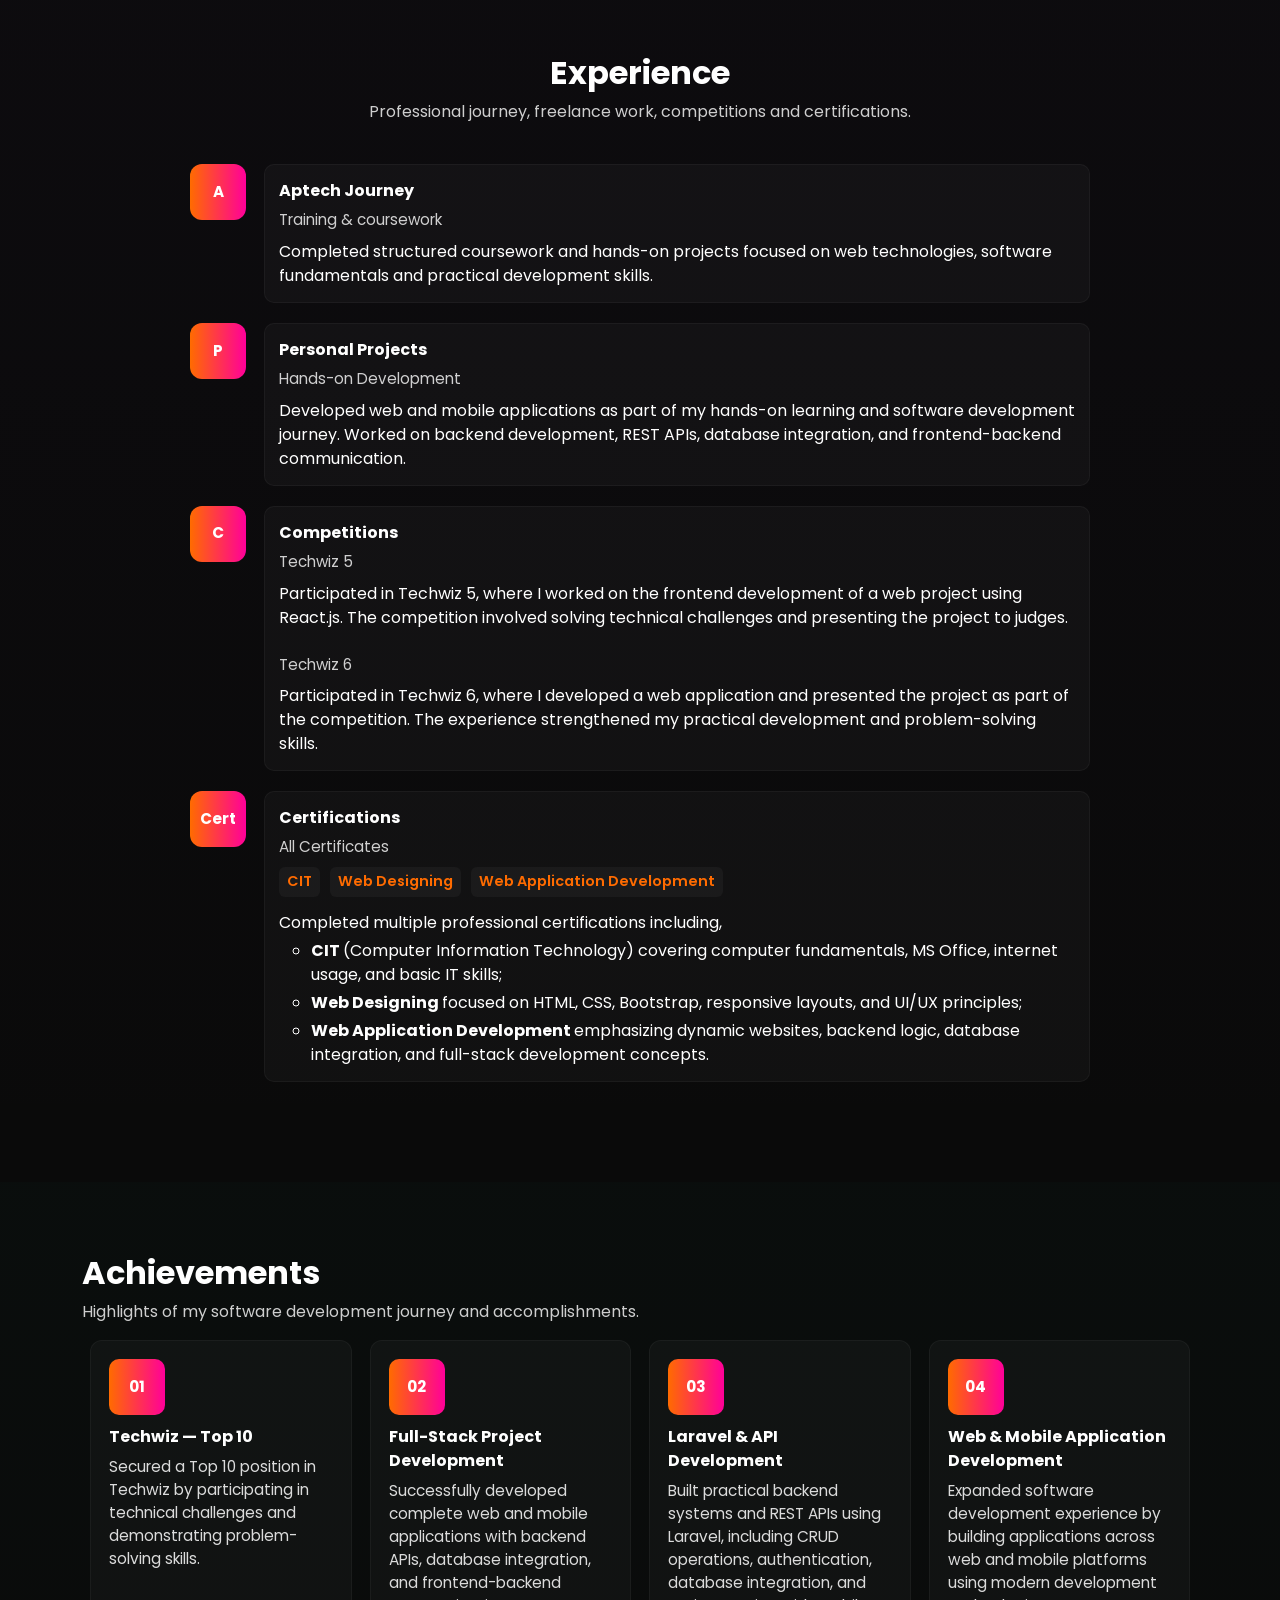
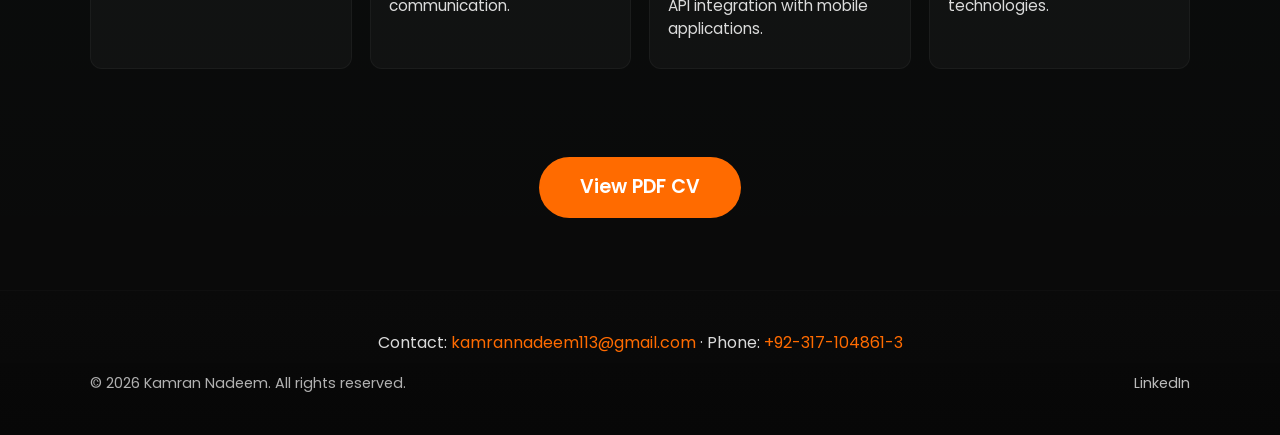
==== commit 6fe9de10: "Update profile" ====
--- a/index.html
+++ b/index.html
@@ -4,7 +4,7 @@
 <head>
     <meta charset="UTF-8" />
     <meta name="viewport" content="width=device-width, initial-scale=1.0" />
-    <title>Kamran Nadeem | Web Developer & Business Solutions</title>
+    <title>Kamran Nadeem | Software Developer & Business Solutions</title>
 
     <!-- Bootstrap CSS -->
     <link href="https://cdn.jsdelivr.net/npm/bootstrap@5.3.3/dist/css/bootstrap.min.css" rel="stylesheet" />
@@ -16,11 +16,11 @@
     <link rel="stylesheet" href="style.css" />
 
     <style>
-        .timeline-item{
+        .timeline-item {
             @media screen and (max-width: 768px) {
                 flex-direction: column;
                 align-items: flex-start;
-                
+
             }
         }
     </style>
@@ -51,83 +51,225 @@
         <div class="floating-shape shape2"></div>
 
         <div>
-            <h1>Hello, I’m <span style="color:#ff6b00;">Kamran</span><br>A Professional Web Developer</h1>
-            <p>I build modern, responsive and interactive websites that help businesses grow online.</p>
-            <a href="projects.html" class="btn btn-custom" style=" position: relative;">View My Work</a>
+            <h1>Hello, I’m <span style="color:#ff6b00;">Kamran</span></h1>
+            <h2 class="fs-1 fw-bold">Software Developer</h2>
+
+            <div class="row justify-content-center">
+                <div class="col-12 col-md-10">
+                    <p>I build practical, user-friendly web and mobile applications with a focus on modern technologies,
+                        REST
+                        APIs, and scalable solutions.</p>
+                </div>
+            </div>
+
+
+            <a href="projects.html" class="btn btn-custom" style="position: relative;">View My Work</a>
         </div>
     </section>
 
     <!-- Skills Section -->
-    <section id="skills" class="skills-section">
+    <section id="skills" class="skills-section py-5">
         <div class="container">
-            <div class="section-title">
-                <h2 style="font-weight:700; font-size:2rem;">Skills</h2>
-                <p style="opacity:0.8; margin-top:8px;">Tools and technologies I use to build web experiences.</p>
-            </div>
-
-            <div class="row align-items-center">
+
+            <!-- Section Title -->
+            <div class="text-center mb-5">
+                <h2 class="fw-bold fs-2">Skills</h2>
+
+                <p class="text-secondary mx-auto mt-2" style="max-width: 700px;">
+                    Technologies and tools I use to build practical, scalable,
+                    and user-friendly web and mobile applications.
+                </p>
+            </div>
+
+
+            <!-- Skills Content -->
+            <div class="row g-4">
+
+                <!-- Web Development -->
                 <div class="col-lg-6">
-                    <div class="skill">
-                        <div class="skill-name">
-                            <span>HTML</span>
-                            <span class="skill-percent">90%</span>
-                        </div>
-                        <div class="progress">
-                            <div class="progress-bar" role="progressbar" data-percent="90" aria-valuenow="90"
-                                aria-valuemin="0" aria-valuemax="100"></div>
-                        </div>
-                    </div>
-
-                    <div class="skill">
-                        <div class="skill-name">
-                            <span>CSS</span>
-                            <span class="skill-percent">80%</span>
-                        </div>
-                        <div class="progress">
-                            <div class="progress-bar" role="progressbar" data-percent="80"></div>
-                        </div>
-                    </div>
-
-                    <div class="skill">
-                        <div class="skill-name">
-                            <span>React Js</span>
-                            <span class="skill-percent">45%</span>
-                        </div>
-                        <div class="progress">
-                            <div class="progress-bar" role="progressbar" data-percent="45"></div>
-                        </div>
-                    </div>
-
-                    <div class="skill">
-                        <div class="skill-name">
-                            <span>Laravel</span>
-                            <span class="skill-percent">75%</span>
-                        </div>
-                        <div class="progress">
-                            <div class="progress-bar" role="progressbar" data-percent="75"></div>
-                        </div>
-                    </div>
-
-                    <div class="skill">
-                        <div class="skill-name">
-                            <span>.Net Core</span>
-                            <span class="skill-percent">60%</span>
-                        </div>
-                        <div class="progress">
-                            <div class="progress-bar" role="progressbar" data-percent="60"></div>
-                        </div>
-                    </div>
-                </div>
-
-                <div class="col-lg-6 text-center">
-                    <!-- Optional: add an illustrative image, badge set, or short bio -->
-                    <img src="assets/How-to-become-a-Full-Stack-Web-Developer--451x300.png" alt="Skills illustration"
-                        class="img-fluid rounded" style="opacity:0.95;">
-                </div>
-            </div>
+                    <div class="service-card h-100 border-0 shadow-sm rounded-4 p-4">
+
+                        <h4 class="fw-bold mb-3">
+                            Web Development
+                        </h4>
+
+                        <p class="text-secondary mb-3">
+                            Building responsive and interactive web applications
+                            with clean interfaces and modern development practices.
+                        </p>
+
+                        <div class="d-flex flex-wrap gap-2">
+                            <span class="badge rounded-pill border border-secondary fw-normal px-3 py-2">
+                                HTML5
+                            </span>
+
+                            <span class="badge rounded-pill border border-secondary fw-normal px-3 py-2">
+                                CSS3
+                            </span>
+
+                            <span class="badge rounded-pill border border-secondary fw-normal px-3 py-2">
+                                JavaScript
+                            </span>
+
+                            <span class="badge rounded-pill border border-secondary fw-normal px-3 py-2">
+                                React.js
+                            </span>
+                        </div>
+
+                    </div>
+                </div>
+
+
+                <!-- Backend & API -->
+                <div class="col-lg-6">
+                    <div class="service-card h-100 border-0 shadow-sm rounded-4 p-4">
+
+                        <h4 class="fw-bold mb-3">
+                            Backend & API Development
+                        </h4>
+
+                        <p class="text-secondary mb-3">
+                            Developing backend systems, REST APIs, CRUD operations,
+                            database communication, and frontend-backend integration.
+                        </p>
+
+                        <div class="d-flex flex-wrap gap-2">
+                            <span class="badge rounded-pill border border-secondary fw-normal px-3 py-2">
+                                Laravel
+                            </span>
+
+                            <span class="badge rounded-pill border border-secondary fw-normal px-3 py-2">
+                                .NET Core
+                            </span>
+
+                            <span class="badge rounded-pill border border-secondary fw-normal px-3 py-2">
+                                REST APIs
+                            </span>
+
+                            <span class="badge rounded-pill border border-secondary fw-normal px-3 py-2">
+                                API Integration
+                            </span>
+                        </div>
+
+                    </div>
+                </div>
+
+
+                <!-- Mobile Development -->
+                <div class="col-lg-6">
+                    <div class="service-card h-100 border-0 shadow-sm rounded-4 p-4">
+
+                        <h4 class="fw-bold mb-3">
+                            Mobile Development
+                        </h4>
+
+                        <p class="text-secondary mb-3">
+                            Developing cross-platform mobile applications with
+                            responsive interfaces and API integration.
+                        </p>
+
+                        <div class="d-flex flex-wrap gap-2">
+                            <span class="badge rounded-pill border border-secondary fw-normal px-3 py-2">
+                                Flutter
+                            </span>
+                        </div>
+
+                    </div>
+                </div>
+
+
+                <!-- Database -->
+                <div class="col-lg-6">
+                    <div class="service-card h-100 border-0 shadow-sm rounded-4 p-4">
+
+                        <h4 class="fw-bold mb-3">
+                            Database Management
+                        </h4>
+
+                        <p class="text-secondary mb-3">
+                            Managing application data, database relationships,
+                            CRUD operations, and backend database integration.
+                        </p>
+
+                        <div class="d-flex flex-wrap gap-2">
+                            <span class="badge rounded-pill border border-secondary fw-normal px-3 py-2">
+                                MySQL
+                            </span>
+
+                            <span class="badge rounded-pill border border-secondary fw-normal px-3 py-2">
+                                SQL Server
+                            </span>
+                        </div>
+
+                    </div>
+                </div>
+
+
+                <!-- Version Control -->
+                <div class="col-lg-6">
+                    <div class="service-card h-100 border-0 shadow-sm rounded-4 p-4">
+
+                        <h4 class="fw-bold mb-3">
+                            Version Control
+                        </h4>
+
+                        <p class="text-secondary mb-3">
+                            Managing source code, tracking changes, maintaining
+                            project history, and organizing development workflows.
+                        </p>
+
+                        <div class="d-flex flex-wrap gap-2">
+                            <span class="badge rounded-pill border border-secondary fw-normal px-3 py-2">
+                                Git
+                            </span>
+
+                            <span class="badge rounded-pill border border-secondary fw-normal px-3 py-2">
+                                GitHub
+                            </span>
+                        </div>
+
+                    </div>
+                </div>
+
+
+                <!-- Currently Learning -->
+                <div class="col-lg-6">
+                    <div class="service-card h-100 border-0 shadow-sm rounded-4 p-4">
+
+                        <h4 class="fw-bold mb-3">
+                            Currently Learning
+                        </h4>
+
+                        <p class="text-secondary mb-3">
+                            Expanding my full-stack development skills through
+                            the MERN stack and modern JavaScript technologies.
+                        </p>
+
+                        <div class="d-flex flex-wrap gap-2">
+                            <span class="badge rounded-pill border border-secondary fw-normal px-3 py-2">
+                                MongoDB
+                            </span>
+
+                            <span class="badge rounded-pill border border-secondary fw-normal px-3 py-2">
+                                Express.js
+                            </span>
+
+                            <span class="badge rounded-pill border border-secondary fw-normal px-3 py-2">
+                                React.js
+                            </span>
+
+                            <span class="badge rounded-pill border border-secondary fw-normal px-3 py-2">
+                                Node.js
+                            </span>
+                        </div>
+
+                    </div>
+                </div>
+
+            </div>
+
         </div>
     </section>
-
     <!-- Services Section -->
     <section id="services" class="services-section py-5">
         <div class="container">
@@ -138,22 +280,6 @@
             </div>
 
             <div class="row g-4">
-
-                <!-- Full Website Development -->
-                <!-- <div class="col-md-6 col-lg-4">
-            <div class="service-card">
-            <div>
-                <div class="service-icon">FWD</div>
-                <div class="service-title">Full Website Development</div>
-                <div class="service-desc">Complete responsive websites built from scratch with modern front-end and back-end technologies.</div>
-            </div>
-            <button type="button" class="btn btn-outline-light btn-service service-details"
-                    data-title="Full Website Development"
-                    data-desc="End-to-end website creation using HTML, CSS, JavaScript, Laravel, and .NET Core. Includes frontend design, backend logic, database integration, and deployment for a fully functional online presence.">
-                Details
-            </button>
-            </div>
-        </div> -->
 
                 <!-- Frontend Web Development -->
                 <div class="col-md-6 col-lg-4">
@@ -339,27 +465,48 @@
                 </li>
 
                 <li class="timeline-item">
-                    <div class="timeline-icon">F</div>
-                    <div class="timeline-content">
-                        <div class="timeline-title">Freelance Projects</div>
-                        <div class="timeline-meta">Client work</div>
-                        <div>Delivered multiple freelance projects including small business websites, landing pages and
-                            custom integrations — handling design, development and deployment.</div>
-                    </div>
-                </li>
+    <div class="timeline-icon">P</div>
+
+    <div class="timeline-content">
+        <div class="timeline-title">Personal Projects</div>
+        <div class="timeline-meta">Hands-on Development</div>
+
+        <div>
+            Developed web and mobile applications as part of my
+            hands-on learning and software development journey.
+            Worked on backend development, REST APIs, database
+            integration, and frontend-backend communication.
+        </div>
+    </div>
+</li>
 
                 <li class="timeline-item">
-                    <div class="timeline-icon">C</div>
-                    <div class="timeline-content">
-                        <div class="timeline-title">Competitions</div>
-                        <div class="timeline-meta">Techwiz 5</div>
-                        <div>Participated in Techwiz 5 — solved timed challenges and presented project work in front of
-                            judges. Gained problem-solving experience and team collaboration skills.</div>
-                        <div class="timeline-meta mt-4">Techwiz 6</div>
-                        <div>Participated in Techwiz 6 — solved timed challenges and presented project work in Backend
-                            of judges. Gained problem-solving experience and team collaboration skills.</div>
-                    </div>
-                </li>
+    <div class="timeline-icon">C</div>
+
+    <div class="timeline-content">
+
+        <div class="timeline-title">Competitions</div>
+
+        <div class="timeline-meta">Techwiz 5</div>
+
+        <div>
+            Participated in Techwiz 5, where I worked on the
+            frontend development of a web project using React.js.
+            The competition involved solving technical challenges
+            and presenting the project to judges.
+        </div>
+
+        <div class="timeline-meta mt-4">Techwiz 6</div>
+
+        <div>
+            Participated in Techwiz 6, where I developed a web
+            application and presented the project as part of the
+            competition. The experience strengthened my practical
+            development and problem-solving skills.
+        </div>
+
+    </div>
+</li>
 
                 <li class="timeline-item">
                     <div class="timeline-icon">Cert</div>
@@ -372,18 +519,30 @@
                             <span class="cert-badge">Web Application Development</span>
                             <div style="margin-top:8px;">
                                 Completed multiple professional certifications including, <br>
-                                <strong><ul class="mt-1"><li>CIT</strong> (Computer Information Technology) covering computer fundamentals, MS Office,
-                                internet usage, and basic IT skills;</li></ul>
-                                <strong><ul class="mt-1"><li>Web Designing</strong> focused on HTML, CSS, Bootstrap, responsive layouts, and UI/UX principles;</li></ul>
-                                <strong><ul class="mt-1"><li>Web Application Development</strong> emphasizing dynamic websites, backend logic, database integration, and full-stack development
-                                concepts.</li>
-                                </ul>
-                            </div>
-
-                        </div>
-                    </div>
+                                <strong>
+                                    <ul class="mt-1">
+                                        <li>CIT
+                                </strong> (Computer Information Technology) covering computer fundamentals, MS Office,
+                                internet usage, and basic IT skills;
                 </li>
             </ul>
+            <strong>
+                <ul class="mt-1">
+                    <li>Web Designing
+            </strong> focused on HTML, CSS, Bootstrap, responsive layouts, and UI/UX principles;</li>
+            </ul>
+            <strong>
+                <ul class="mt-1">
+                    <li>Web Application Development
+            </strong> emphasizing dynamic websites, backend logic, database integration, and full-stack development
+            concepts.</li>
+            </ul>
+        </div>
+
+        </div>
+        </div>
+        </li>
+        </ul>
         </div>
     </section>
 
@@ -392,51 +551,66 @@
         <div class="container">
             <div class="section-title">
                 <h2 style="font-weight:700; font-size:2rem;">Achievements</h2>
-                <p style="opacity:0.8; margin-top:8px;">Highlights from competitions, deployments, learning progress and
-                    certifications.</p>
+                <p style="opacity:0.8; margin-top:8px;">
+                    Highlights of my software development journey and accomplishments.
+                </p>
             </div>
 
             <div class="achievements-grid" role="list">
+
                 <div class="achievement-card" role="listitem">
-                    <div class="achievement-badge">T</div>
+                    <div class="achievement-badge">01</div>
                     <div>
                         <div class="achievement-title">Techwiz — Top 10</div>
-                        <div class="achievement-desc">Placed in the top 10 of a competitive Techwiz edition by solving
-                            timed technical challenges and presenting a project demo.</div>
-                    </div>
-                </div>
+                        <div class="achievement-desc">
+                            Secured a Top 10 position in Techwiz by participating in
+                            technical challenges and demonstrating problem-solving skills.
+                        </div>
+                    </div>
+                </div>
+
 
                 <div class="achievement-card" role="listitem">
-                    <div class="achievement-badge">D</div>
+                    <div class="achievement-badge">02</div>
                     <div>
-                        <div class="achievement-title">Projects Deployed</div>
-                        <div class="achievement-desc">Multiple projects deployed to production (VPS, shared hosting and
-                            static/CDN deployments) with proper CI/CD and monitoring setups.</div>
-                    </div>
-                </div>
+                        <div class="achievement-title">Full-Stack Project Development</div>
+                        <div class="achievement-desc">
+                            Successfully developed complete web and mobile applications
+                            with backend APIs, database integration, and frontend-backend communication.
+                        </div>
+                    </div>
+                </div>
+
 
                 <div class="achievement-card" role="listitem">
-                    <div class="achievement-badge">.NET</div>
+                    <div class="achievement-badge">03</div>
                     <div>
-                        <div class="achievement-title">Learning .NET Core</div>
-                        <div class="achievement-desc">Currently learning .NET Core for backend APIs and cross-platform
-                            development — building sample services and integrating with frontend apps.</div>
-                    </div>
-                </div>
+                        <div class="achievement-title">Laravel & API Development</div>
+                        <div class="achievement-desc">
+                            Built practical backend systems and REST APIs using Laravel,
+                            including CRUD operations, authentication, database integration,
+                            and API integration with mobile applications.
+                        </div>
+                    </div>
+                </div>
+
 
                 <div class="achievement-card" role="listitem">
-                    <div class="achievement-badge">L</div>
+                    <div class="achievement-badge">04</div>
                     <div>
-                        <div class="achievement-title">Laravel Expertise</div>
-                        <div class="achievement-desc">Experienced with Laravel for rapid backend development, Eloquent
-                            ORM, Blade templating and API-driven applications.</div>
-                    </div>
-                </div>
+                        <div class="achievement-title">Web & Mobile Application Development</div>
+                        <div class="achievement-desc">
+                            Expanded software development experience by building applications
+                            across web and mobile platforms using modern development technologies.
+                        </div>
+                    </div>
+                </div>
+
             </div>
 
             <div class="achievements-footer text-center pt-5">
-                <a href="../assets/Muhammad_Kamran_Web_App_Developer.pdf" class="btn btn-custom " target="_blank"
-                    aria-label="Open PDF CV">View PDF CV</a>
+                <a href="../assets/Kamran.pdf" class="btn btn-custom " target="_blank" aria-label="Open PDF CV">View PDF
+                    CV</a>
             </div>
 
         </div>
